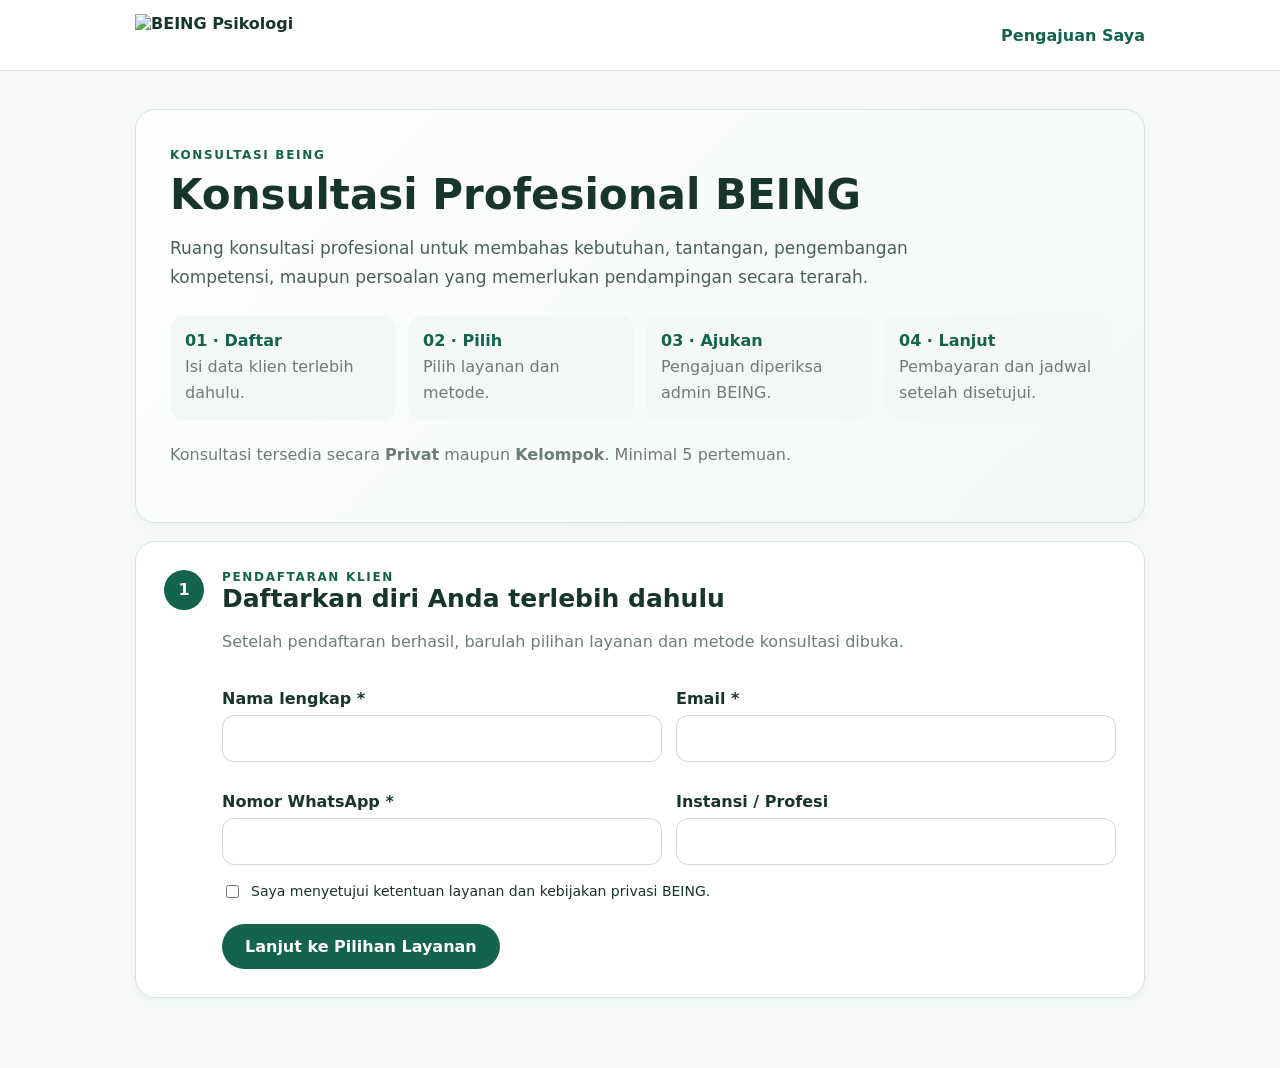
==== index.html @ 23d533dc "Add files via upload" ====
<!doctype html><html lang="id"><head><meta charset="utf-8"><meta name="viewport" content="width=device-width,initial-scale=1"><title>Konsultasi BEING Psikologi</title>
<style>
:root{--g:#14634d;--soft:#f3f7f5;--line:#d8e3de;--text:#18352c;--muted:#6d7c76}*{box-sizing:border-box}body{margin:0;background:#f7faf8;color:var(--text);font-family:system-ui,-apple-system,Segoe UI,Arial,sans-serif}.site-header{background:#fff;border-bottom:1px solid var(--line);position:sticky;top:0;z-index:5}.site-header-inner{max-width:1050px;margin:auto;padding:14px 20px;display:flex;justify-content:space-between;align-items:center}.brand{display:flex;align-items:center;text-decoration:none;color:var(--text);font-weight:800}.brand img{height:42px}.header-link{color:var(--g);text-decoration:none;font-weight:700}.wrap{max-width:1050px;margin:38px auto 70px;padding:0 20px}.card{background:#fff;border:1px solid var(--line);border-radius:20px;padding:28px;margin-bottom:18px;box-shadow:0 5px 20px #12372b0a}.hero{padding:38px 34px;background:linear-gradient(135deg,#fff,#f1f8f4)}.eyebrow,.kicker{font-size:12px;letter-spacing:.14em;font-weight:800;color:var(--g)}h1{font-size:42px;line-height:1.08;margin:10px 0 14px}h2{margin:0 0 7px;font-size:25px}.lead{font-size:17px;line-height:1.7;max-width:820px;color:#49605a}.process{display:grid;grid-template-columns:repeat(4,1fr);gap:12px;margin-top:24px}.process div{background:var(--soft);border-radius:14px;padding:15px}.process b{display:block;color:var(--g);margin-bottom:4px}.step{display:flex;gap:18px}.num{width:40px;height:40px;border-radius:50%;background:var(--g);color:#fff;display:grid;place-items:center;font-weight:800;flex:none}.body{flex:1}.grid{display:grid;grid-template-columns:1fr 1fr;gap:14px;margin-top:18px}.field{margin-top:16px}.field label{display:block;font-weight:700;margin-bottom:7px}input,textarea{width:100%;border:1px solid #cbd9d2;border-radius:12px;padding:13px 14px;font:inherit;color:var(--text);background:#fff}input:focus,textarea:focus{outline:2px solid #14634d22;border-color:var(--g)}textarea{min-height:110px;resize:vertical}.consent{display:flex;gap:9px;align-items:flex-start;margin-top:16px;font-size:14px;line-height:1.5}.consent input{width:auto;margin-top:4px}.service-grid{display:grid;grid-template-columns:1fr 1fr;gap:12px;margin-top:18px}.option,.method{border:1px solid var(--line);border-radius:15px;padding:16px;cursor:pointer;display:flex;gap:12px;align-items:flex-start}.option input,.method input{width:auto;margin-top:4px}.option.active,.method.active{border-color:var(--g);background:#f0f7f3}.option small{display:block;color:var(--muted);line-height:1.45;margin-top:4px}.methods{display:grid;grid-template-columns:1fr 1fr;gap:12px;margin-top:18px}.hidden{display:none!important}.actions{display:flex;gap:10px;flex-wrap:wrap;margin-top:22px}button{border:0;border-radius:999px;padding:13px 23px;font:inherit;font-weight:800;cursor:pointer}.primary{background:var(--g);color:#fff}.secondary{background:#fff;color:var(--g);border:1px solid var(--g)}button:disabled{opacity:.55;cursor:not-allowed}.summary{background:var(--soft);border-radius:15px;padding:18px;margin-top:18px;line-height:1.65}.summary-row{display:flex;justify-content:space-between;gap:20px;padding:8px 0;border-bottom:1px solid #dbe5df}.summary-row:last-child{border:0}.muted{color:var(--muted);line-height:1.6}.alert{padding:14px 16px;border-radius:13px;margin-top:16px;line-height:1.55}.ok{background:#edf8f2;color:#17613f}.error{background:#fff0f0;color:#a92828}@media(max-width:700px){h1{font-size:34px}.grid,.service-grid,.methods,.process{grid-template-columns:1fr}.card{padding:22px}.hero{padding:28px 22px}.summary-row{display:block}}
</style></head><body>
<header class="site-header"><div class="site-header-inner"><a class="brand" href="index.html"><img src="assets/logo-being.png" alt="BEING Psikologi"></a><a class="header-link" href="dashboard.html">Pengajuan Saya</a></div></header>
<main class="wrap">
<section class="card hero"><div class="eyebrow">KONSULTASI BEING</div><h1>Konsultasi Profesional BEING</h1><p class="lead">Ruang konsultasi profesional untuk membahas kebutuhan, tantangan, pengembangan kompetensi, maupun persoalan yang memerlukan pendampingan secara terarah.</p><div class="process"><div><b>01 · Daftar</b><span class="muted">Isi data klien terlebih dahulu.</span></div><div><b>02 · Pilih</b><span class="muted">Pilih layanan dan metode.</span></div><div><b>03 · Ajukan</b><span class="muted">Pengajuan diperiksa admin BEING.</span></div><div><b>04 · Lanjut</b><span class="muted">Pembayaran dan jadwal setelah disetujui.</span></div></div><p class="muted" style="margin-top:22px">Konsultasi tersedia secara <strong>Privat</strong> maupun <strong>Kelompok</strong>. Minimal 5 pertemuan.</p></section>
<form id="consultForm" novalidate>
<section class="card" id="clientStep"><div class="step"><div class="num">1</div><div class="body"><div class="kicker">PENDAFTARAN KLIEN</div><h2>Daftarkan diri Anda terlebih dahulu</h2><p class="muted">Setelah pendaftaran berhasil, barulah pilihan layanan dan metode konsultasi dibuka.</p><div class="grid"><div class="field"><label for="nama">Nama lengkap *</label><input id="nama" autocomplete="name" required></div><div class="field"><label for="email">Email *</label><input id="email" type="email" autocomplete="email" required></div><div class="field"><label for="wa">Nomor WhatsApp *</label><input id="wa" autocomplete="tel" required></div><div class="field"><label for="instansi">Instansi / Profesi</label><input id="instansi" autocomplete="organization"></div></div><label class="consent"><input id="consent" type="checkbox" required><span>Saya menyetujui ketentuan layanan dan kebijakan privasi BEING.</span></label><div id="clientMessage"></div><div class="actions"><button type="button" class="primary" id="registerBtn">Lanjut ke Pilihan Layanan</button></div></div></div></section>
<section class="card hidden" id="selectionStep"><div class="step"><div class="num">2</div><div class="body"><div class="kicker">PILIHAN KONSULTASI</div><h2>Pilih layanan dan metode konsultasi</h2><p class="muted">Anda dapat memilih satu atau beberapa layanan.</p><div id="services" class="service-grid"></div><h3 style="margin-top:28px">Metode konsultasi</h3><div class="methods"><label class="method"><input type="radio" name="method" value="PRIVATE"><span><strong>Privat</strong><small>Konsultasi individual. Minimal 5 pertemuan.</small></span></label><label class="method"><input type="radio" name="method" value="KELOMPOK"><span><strong>Kelompok</strong><small>Maksimal 9 peserta. Minimal 5 pertemuan.</small></span></label></div><div class="field hidden" id="groupCountWrap"><label for="jumlahPeserta">Jumlah peserta kelompok</label><input id="jumlahPeserta" type="number" min="2" max="9" value="2"></div><div class="field"><label for="catatan">Catatan / kebutuhan tambahan</label><textarea id="catatan" placeholder="Sampaikan hal yang perlu diketahui admin BEING..."></textarea></div><div id="summary" class="summary">Lengkapi pilihan layanan dan metode untuk melihat ringkasan.</div><div id="submitMessage"></div><div class="actions"><button type="submit" class="primary" id="submitBtn">Kirim Pengajuan Konsultasi</button><button type="button" class="secondary" id="backBtn">Kembali ke Data Klien</button></div></div></div></section>
</form></main>
<script>
const API='https://script.google.com/macros/s/AKfycbwHc34ZcYftGdeEYZEBTXmBWVr-9IrDmgSz8B17jIRDcBIjL8gxMIQPfvIUyOzpGuMyYg/exec';
const SERVICES=[['KLINIS','Layanan Klinis','Penerapan modalitas terapi spesifik, Motivational Interviewing, CBT untuk adiksi, 12-Step, manajemen kasus komorbiditas, dan area klinis terkait.'],['ETIKA','Dilema etika, aspek hukum, dan batasan profesional (boundaries)','Pembahasan etika, aspek hukum, batas profesional, dan pengambilan keputusan profesional.'],['ASESMEN','Pengembangan keterampilan asesmen dan alat tes baru','Pengembangan kompetensi asesmen dan penggunaan alat tes baru.'],['COUNTER','Pengelolaan emosi pribadi akibat paparan cerita klien (countertransference)','Ruang pengelolaan emosi pribadi dan refleksi profesional akibat paparan cerita klien.'],['ADMIN','Administrasi klinis (penulisan rekam medis, laporan, atau rujukan)','Penulisan rekam medis, laporan, atau rujukan.'],['REHAB','Tata kelola Rehabilitasi sesuai standart','Pembahasan tata kelola rehabilitasi sesuai standar.'],['KARIR','Tata kelola Karir (menuju kompetensi)','Pendampingan tata kelola karir menuju kompetensi.']];
const $=id=>document.getElementById(id), esc=v=>String(v??'').replace(/[&<>"']/g,c=>({'&':'&amp;','<':'&lt;','>':'&gt;','"':'&quot;',"'":'&#039;'}[c]));
let clientId='';
function renderServices(){$('services').innerHTML=SERVICES.map(s=>`<label class="option"><input type="checkbox" name="service" value="${s[0]}"><span><strong>${esc(s[1])}</strong><small>${esc(s[2])}</small></span></label>`).join('');document.querySelectorAll('input[name=service]').forEach(x=>x.onchange=()=>{x.closest('.option').classList.toggle('active',x.checked);summary()})}
function selected(){return [...document.querySelectorAll('input[name=service]:checked')].map(x=>SERVICES.find(s=>s[0]===x.value)).filter(Boolean)}
function method(){return document.querySelector('input[name=method]:checked')?.value||''}
function summary(){$('summary').innerHTML=`<div class="summary-row"><strong>Klien</strong><span>${esc($('nama').value||'-')}</span></div><div class="summary-row"><strong>Email</strong><span>${esc($('email').value||'-')}</span></div><div class="summary-row"><strong>Layanan</strong><span>${selected().length?selected().map(s=>esc(s[1])).join('<br>'):'Belum dipilih'}</span></div><div class="summary-row"><strong>Metode</strong><span>${method()==='PRIVATE'?'Privat':method()==='KELOMPOK'?'Kelompok':'Belum dipilih'}</span></div>`}
async function post(action,payload){const r=await fetch(API,{method:'POST',headers:{'Content-Type':'text/plain;charset=utf-8'},body:JSON.stringify({action,payload})});return r.json()}
$('registerBtn').onclick=async()=>{let n=$('nama').value.trim(),e=$('email').value.trim(),w=$('wa').value.trim(),i=$('instansi').value.trim();$('clientMessage').innerHTML='';if(!n||!e||!w)return $('clientMessage').innerHTML='<div class="alert error">Nama, email, dan WhatsApp wajib diisi.</div>';if(!$('consent').checked)return $('clientMessage').innerHTML='<div class="alert error">Persetujuan layanan dan privasi wajib dicentang.</div>';let b=$('registerBtn');b.disabled=true;b.textContent='Mendaftarkan...';try{let j=await post('client.register',{nama:n,email:e,wa:w,instansi:i});if(!j.ok)throw Error(j.message||'Pendaftaran gagal');clientId=j.client.clientId;sessionStorage.setItem('being_consult_client',JSON.stringify(j.client));$('clientMessage').innerHTML='<div class="alert ok"><strong>Pendaftaran klien berhasil.</strong> Silakan pilih layanan dan metode konsultasi.</div>';$('selectionStep').classList.remove('hidden');renderServices();summary();$('selectionStep').scrollIntoView({behavior:'smooth'})}catch(x){$('clientMessage').innerHTML='<div class="alert error">'+esc(x.message)+'</div>';b.disabled=false;b.textContent='Lanjut ke Pilihan Layanan'}};
document.querySelectorAll('input[name=method]').forEach(x=>x.onchange=()=>{document.querySelectorAll('.method').forEach(m=>m.classList.remove('active'));x.closest('.method').classList.add('active');$('groupCountWrap').classList.toggle('hidden',x.value!=='KELOMPOK');summary()});
$('jumlahPeserta').oninput=summary;$('catatan').oninput=summary;
$('backBtn').onclick=()=>{$('selectionStep').classList.add('hidden');$('clientStep').scrollIntoView({behavior:'smooth'})};
$('consultForm').onsubmit=async ev=>{ev.preventDefault();$('submitMessage').innerHTML='';let ss=selected(),m=method(),p=m==='KELOMPOK'?Number($('jumlahPeserta').value):1;if(!clientId)return $('submitMessage').innerHTML='<div class="alert error">Pendaftaran klien belum selesai.</div>';if(!ss.length)return $('submitMessage').innerHTML='<div class="alert error">Pilih minimal satu layanan.</div>';if(!m)return $('submitMessage').innerHTML='<div class="alert error">Pilih metode konsultasi.</div>';if(m==='KELOMPOK'&&(p<2||p>9))return $('submitMessage').innerHTML='<div class="alert error">Jumlah peserta kelompok harus 2–9 orang.</div>';let b=$('submitBtn');b.disabled=true;b.textContent='Mengirim...';try{let j=await post('consultation.submit',{clientId,serviceIds:ss.map(s=>s[0]),method:m,jumlahPeserta:p,catatan:$('catatan').value.trim()});if(!j.ok)throw Error(j.message||'Pengajuan gagal');sessionStorage.setItem('being_last_consultation',JSON.stringify(j));$('submitMessage').innerHTML='<div class="alert ok"><strong>Pengajuan berhasil dikirim.</strong><br>ID Pengajuan: <b>'+esc(j.konsultasiId)+'</b><br>Silakan menunggu pemeriksaan admin BEING. Pembayaran belum dilakukan pada tahap ini.</div>';b.textContent='Pengajuan Terkirim'}catch(x){$('submitMessage').innerHTML='<div class="alert error">'+esc(x.message)+'</div>';b.disabled=false;b.textContent='Kirim Pengajuan Konsultasi'}};
</script></body></html>
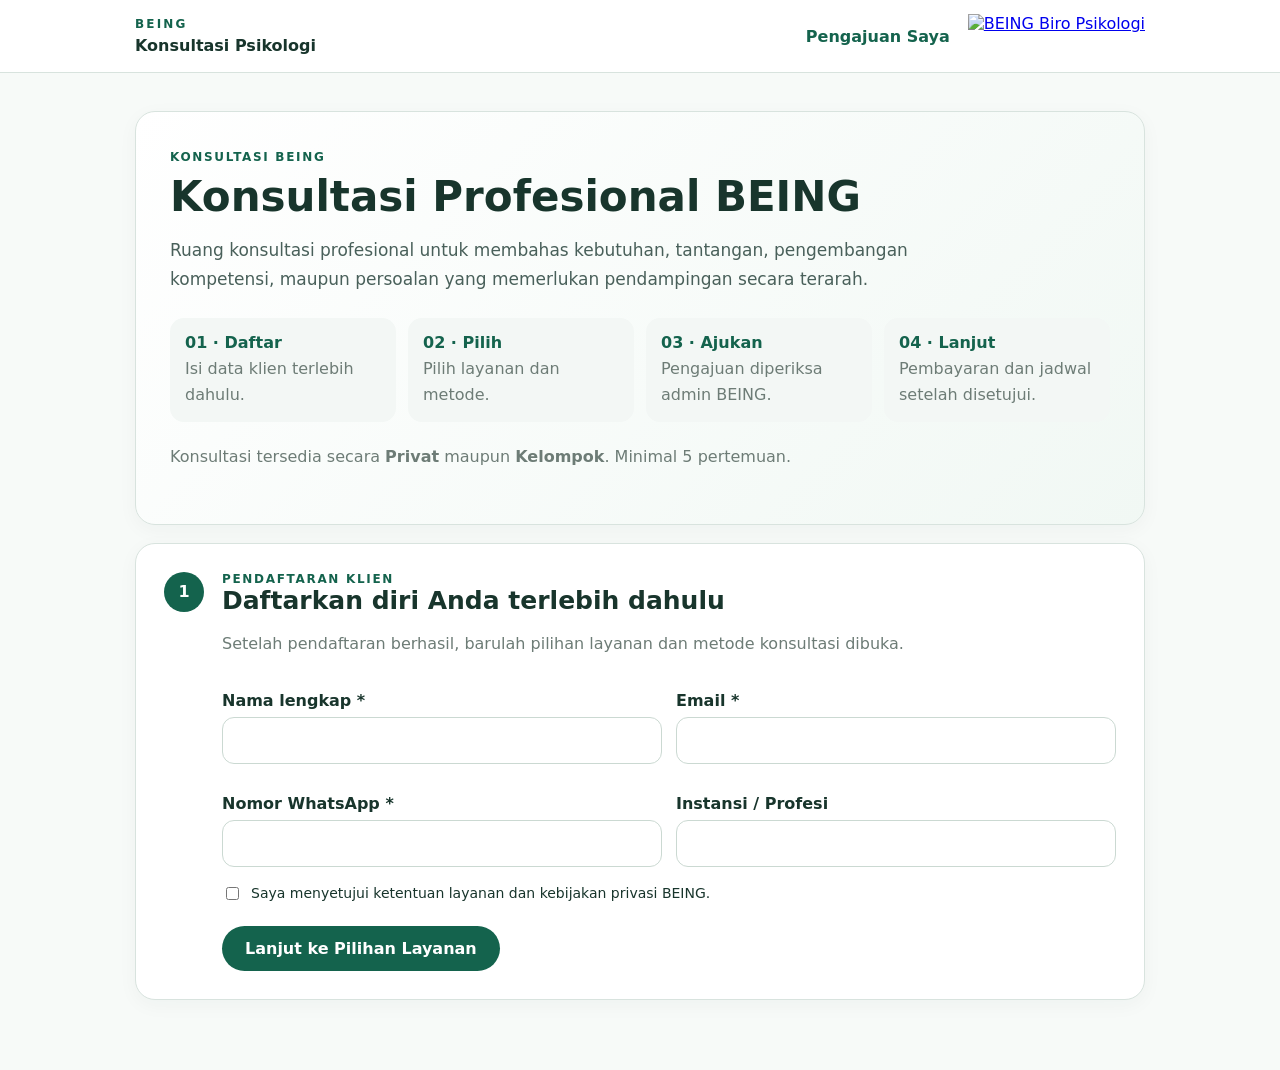
==== commit 2d9d325f: "Add files via upload" ====
--- a/index.html
+++ b/index.html
@@ -1,8 +1,8 @@
 <!doctype html><html lang="id"><head><meta charset="utf-8"><meta name="viewport" content="width=device-width,initial-scale=1"><title>Konsultasi BEING Psikologi</title>
 <style>
-:root{--g:#14634d;--soft:#f3f7f5;--line:#d8e3de;--text:#18352c;--muted:#6d7c76}*{box-sizing:border-box}body{margin:0;background:#f7faf8;color:var(--text);font-family:system-ui,-apple-system,Segoe UI,Arial,sans-serif}.site-header{background:#fff;border-bottom:1px solid var(--line);position:sticky;top:0;z-index:5}.site-header-inner{max-width:1050px;margin:auto;padding:14px 20px;display:flex;justify-content:space-between;align-items:center}.brand{display:flex;align-items:center;text-decoration:none;color:var(--text);font-weight:800}.brand img{height:42px}.header-link{color:var(--g);text-decoration:none;font-weight:700}.wrap{max-width:1050px;margin:38px auto 70px;padding:0 20px}.card{background:#fff;border:1px solid var(--line);border-radius:20px;padding:28px;margin-bottom:18px;box-shadow:0 5px 20px #12372b0a}.hero{padding:38px 34px;background:linear-gradient(135deg,#fff,#f1f8f4)}.eyebrow,.kicker{font-size:12px;letter-spacing:.14em;font-weight:800;color:var(--g)}h1{font-size:42px;line-height:1.08;margin:10px 0 14px}h2{margin:0 0 7px;font-size:25px}.lead{font-size:17px;line-height:1.7;max-width:820px;color:#49605a}.process{display:grid;grid-template-columns:repeat(4,1fr);gap:12px;margin-top:24px}.process div{background:var(--soft);border-radius:14px;padding:15px}.process b{display:block;color:var(--g);margin-bottom:4px}.step{display:flex;gap:18px}.num{width:40px;height:40px;border-radius:50%;background:var(--g);color:#fff;display:grid;place-items:center;font-weight:800;flex:none}.body{flex:1}.grid{display:grid;grid-template-columns:1fr 1fr;gap:14px;margin-top:18px}.field{margin-top:16px}.field label{display:block;font-weight:700;margin-bottom:7px}input,textarea{width:100%;border:1px solid #cbd9d2;border-radius:12px;padding:13px 14px;font:inherit;color:var(--text);background:#fff}input:focus,textarea:focus{outline:2px solid #14634d22;border-color:var(--g)}textarea{min-height:110px;resize:vertical}.consent{display:flex;gap:9px;align-items:flex-start;margin-top:16px;font-size:14px;line-height:1.5}.consent input{width:auto;margin-top:4px}.service-grid{display:grid;grid-template-columns:1fr 1fr;gap:12px;margin-top:18px}.option,.method{border:1px solid var(--line);border-radius:15px;padding:16px;cursor:pointer;display:flex;gap:12px;align-items:flex-start}.option input,.method input{width:auto;margin-top:4px}.option.active,.method.active{border-color:var(--g);background:#f0f7f3}.option small{display:block;color:var(--muted);line-height:1.45;margin-top:4px}.methods{display:grid;grid-template-columns:1fr 1fr;gap:12px;margin-top:18px}.hidden{display:none!important}.actions{display:flex;gap:10px;flex-wrap:wrap;margin-top:22px}button{border:0;border-radius:999px;padding:13px 23px;font:inherit;font-weight:800;cursor:pointer}.primary{background:var(--g);color:#fff}.secondary{background:#fff;color:var(--g);border:1px solid var(--g)}button:disabled{opacity:.55;cursor:not-allowed}.summary{background:var(--soft);border-radius:15px;padding:18px;margin-top:18px;line-height:1.65}.summary-row{display:flex;justify-content:space-between;gap:20px;padding:8px 0;border-bottom:1px solid #dbe5df}.summary-row:last-child{border:0}.muted{color:var(--muted);line-height:1.6}.alert{padding:14px 16px;border-radius:13px;margin-top:16px;line-height:1.55}.ok{background:#edf8f2;color:#17613f}.error{background:#fff0f0;color:#a92828}@media(max-width:700px){h1{font-size:34px}.grid,.service-grid,.methods,.process{grid-template-columns:1fr}.card{padding:22px}.hero{padding:28px 22px}.summary-row{display:block}}
+:root{--g:#14634d;--soft:#f3f7f5;--line:#d8e3de;--text:#18352c;--muted:#6d7c76}*{box-sizing:border-box}body{margin:0;background:#f7faf8;color:var(--text);font-family:system-ui,-apple-system,Segoe UI,Arial,sans-serif}.site-header{background:#fff;border-bottom:1px solid var(--line);position:sticky;top:0;z-index:5}.site-header-inner{max-width:1050px;margin:auto;padding:14px 20px;display:flex;justify-content:space-between;align-items:center}.brand-text{display:flex;align-items:flex-start;gap:8px;flex-direction:column;text-decoration:none;color:var(--text);font-weight:800;line-height:1}.brand-kicker{font-size:12px;letter-spacing:.18em;color:var(--g)}.header-right{display:flex;align-items:center;gap:18px}.brand-logo{display:flex;align-items:center}.brand-logo img{height:44px;width:auto;display:block}.header-link{color:var(--g);text-decoration:none;font-weight:700}.wrap{max-width:1050px;margin:38px auto 70px;padding:0 20px}.card{background:#fff;border:1px solid var(--line);border-radius:20px;padding:28px;margin-bottom:18px;box-shadow:0 5px 20px #12372b0a}.hero{padding:38px 34px;background:linear-gradient(135deg,#fff,#f1f8f4)}.eyebrow,.kicker{font-size:12px;letter-spacing:.14em;font-weight:800;color:var(--g)}h1{font-size:42px;line-height:1.08;margin:10px 0 14px}h2{margin:0 0 7px;font-size:25px}.lead{font-size:17px;line-height:1.7;max-width:820px;color:#49605a}.process{display:grid;grid-template-columns:repeat(4,1fr);gap:12px;margin-top:24px}.process div{background:var(--soft);border-radius:14px;padding:15px}.process b{display:block;color:var(--g);margin-bottom:4px}.step{display:flex;gap:18px}.num{width:40px;height:40px;border-radius:50%;background:var(--g);color:#fff;display:grid;place-items:center;font-weight:800;flex:none}.body{flex:1}.grid{display:grid;grid-template-columns:1fr 1fr;gap:14px;margin-top:18px}.field{margin-top:16px}.field label{display:block;font-weight:700;margin-bottom:7px}input,textarea{width:100%;border:1px solid #cbd9d2;border-radius:12px;padding:13px 14px;font:inherit;color:var(--text);background:#fff}input:focus,textarea:focus{outline:2px solid #14634d22;border-color:var(--g)}textarea{min-height:110px;resize:vertical}.consent{display:flex;gap:9px;align-items:flex-start;margin-top:16px;font-size:14px;line-height:1.5}.consent input{width:auto;margin-top:4px}.service-grid{display:grid;grid-template-columns:1fr 1fr;gap:12px;margin-top:18px}.option,.method{border:1px solid var(--line);border-radius:15px;padding:16px;cursor:pointer;display:flex;gap:12px;align-items:flex-start}.option input,.method input{width:auto;margin-top:4px}.option.active,.method.active{border-color:var(--g);background:#f0f7f3}.option small{display:block;color:var(--muted);line-height:1.45;margin-top:4px}.methods{display:grid;grid-template-columns:1fr 1fr;gap:12px;margin-top:18px}.hidden{display:none!important}.actions{display:flex;gap:10px;flex-wrap:wrap;margin-top:22px}button{border:0;border-radius:999px;padding:13px 23px;font:inherit;font-weight:800;cursor:pointer}.primary{background:var(--g);color:#fff}.secondary{background:#fff;color:var(--g);border:1px solid var(--g)}button:disabled{opacity:.55;cursor:not-allowed}.summary{background:var(--soft);border-radius:15px;padding:18px;margin-top:18px;line-height:1.65}.summary-row{display:flex;justify-content:space-between;gap:20px;padding:8px 0;border-bottom:1px solid #dbe5df}.summary-row:last-child{border:0}.muted{color:var(--muted);line-height:1.6}.alert{padding:14px 16px;border-radius:13px;margin-top:16px;line-height:1.55}.ok{background:#edf8f2;color:#17613f}.error{background:#fff0f0;color:#a92828}@media(max-width:700px){.site-header-inner{padding:12px 16px}.header-right{gap:10px}.header-link{font-size:13px}.brand-logo img{height:38px}h1{font-size:34px}.grid,.service-grid,.methods,.process{grid-template-columns:1fr}.card{padding:22px}.hero{padding:28px 22px}.summary-row{display:block}}
 </style></head><body>
-<header class="site-header"><div class="site-header-inner"><a class="brand" href="index.html"><img src="assets/logo-being.png" alt="BEING Psikologi"></a><a class="header-link" href="dashboard.html">Pengajuan Saya</a></div></header>
+<header class="site-header"><div class="site-header-inner"><a class="brand-text" href="index.html"><span class="brand-kicker">BEING</span><span>Konsultasi Psikologi</span></a><div class="header-right"><a class="header-link" href="dashboard.html">Pengajuan Saya</a><a class="brand-logo" href="https://beingpsikologi.com/" target="_blank" rel="noopener"><img src="https://beingpsikologi.com/assets/being-logo.png" alt="BEING Biro Psikologi"></a></div></div></header>
 <main class="wrap">
 <section class="card hero"><div class="eyebrow">KONSULTASI BEING</div><h1>Konsultasi Profesional BEING</h1><p class="lead">Ruang konsultasi profesional untuk membahas kebutuhan, tantangan, pengembangan kompetensi, maupun persoalan yang memerlukan pendampingan secara terarah.</p><div class="process"><div><b>01 · Daftar</b><span class="muted">Isi data klien terlebih dahulu.</span></div><div><b>02 · Pilih</b><span class="muted">Pilih layanan dan metode.</span></div><div><b>03 · Ajukan</b><span class="muted">Pengajuan diperiksa admin BEING.</span></div><div><b>04 · Lanjut</b><span class="muted">Pembayaran dan jadwal setelah disetujui.</span></div></div><p class="muted" style="margin-top:22px">Konsultasi tersedia secara <strong>Privat</strong> maupun <strong>Kelompok</strong>. Minimal 5 pertemuan.</p></section>
 <form id="consultForm" novalidate>
@@ -18,10 +18,132 @@
 function selected(){return [...document.querySelectorAll('input[name=service]:checked')].map(x=>SERVICES.find(s=>s[0]===x.value)).filter(Boolean)}
 function method(){return document.querySelector('input[name=method]:checked')?.value||''}
 function summary(){$('summary').innerHTML=`<div class="summary-row"><strong>Klien</strong><span>${esc($('nama').value||'-')}</span></div><div class="summary-row"><strong>Email</strong><span>${esc($('email').value||'-')}</span></div><div class="summary-row"><strong>Layanan</strong><span>${selected().length?selected().map(s=>esc(s[1])).join('<br>'):'Belum dipilih'}</span></div><div class="summary-row"><strong>Metode</strong><span>${method()==='PRIVATE'?'Privat':method()==='KELOMPOK'?'Kelompok':'Belum dipilih'}</span></div>`}
-async function post(action,payload){const r=await fetch(API,{method:'POST',headers:{'Content-Type':'text/plain;charset=utf-8'},body:JSON.stringify({action,payload})});return r.json()}
-$('registerBtn').onclick=async()=>{let n=$('nama').value.trim(),e=$('email').value.trim(),w=$('wa').value.trim(),i=$('instansi').value.trim();$('clientMessage').innerHTML='';if(!n||!e||!w)return $('clientMessage').innerHTML='<div class="alert error">Nama, email, dan WhatsApp wajib diisi.</div>';if(!$('consent').checked)return $('clientMessage').innerHTML='<div class="alert error">Persetujuan layanan dan privasi wajib dicentang.</div>';let b=$('registerBtn');b.disabled=true;b.textContent='Mendaftarkan...';try{let j=await post('client.register',{nama:n,email:e,wa:w,instansi:i});if(!j.ok)throw Error(j.message||'Pendaftaran gagal');clientId=j.client.clientId;sessionStorage.setItem('being_consult_client',JSON.stringify(j.client));$('clientMessage').innerHTML='<div class="alert ok"><strong>Pendaftaran klien berhasil.</strong> Silakan pilih layanan dan metode konsultasi.</div>';$('selectionStep').classList.remove('hidden');renderServices();summary();$('selectionStep').scrollIntoView({behavior:'smooth'})}catch(x){$('clientMessage').innerHTML='<div class="alert error">'+esc(x.message)+'</div>';b.disabled=false;b.textContent='Lanjut ke Pilihan Layanan'}};
+async function post(action,payload){
+  const r=await fetch(API,{
+    method:'POST',
+    headers:{'Content-Type':'text/plain;charset=utf-8'},
+    body:JSON.stringify({action,payload})
+  });
+  const text=await r.text();
+  let j;
+  try{j=JSON.parse(text)}
+  catch(_){throw new Error('Respons server tidak valid. Silakan coba lagi.')}
+  return j;
+}
+let registrationSubmitting=false;
+$('registerBtn').onclick=async()=>{
+ if(registrationSubmitting) return;
+ registrationSubmitting=true;
+ let n=$('nama').value.trim(),e=$('email').value.trim(),w=$('wa').value.trim(),i=$('instansi').value.trim();$('clientMessage').innerHTML='';if(!n||!e||!w){registrationSubmitting=false;return $('clientMessage').innerHTML='<div class="alert error">Nama, email, dan WhatsApp wajib diisi.</div>';}if(!$('consent').checked){registrationSubmitting=false;return $('clientMessage').innerHTML='<div class="alert error">Persetujuan layanan dan privasi wajib dicentang.</div>';}let b=$('registerBtn');b.disabled=true;b.textContent='Mendaftarkan...';try{let j=await post('client.register',{nama:n,email:e,wa:w,instansi:i});if(!j.ok)throw Error(j.message||'Pendaftaran gagal');clientId=j.client.clientId;sessionStorage.setItem('being_consult_client',JSON.stringify(j.client));$('clientMessage').innerHTML='<div class="alert ok"><strong>Pendaftaran klien berhasil.</strong> Silakan pilih layanan dan metode konsultasi.</div>';$('selectionStep').classList.remove('hidden');renderServices();summary();$('selectionStep').scrollIntoView({behavior:'smooth'})}catch(x){registrationSubmitting=false;$('clientMessage').innerHTML='<div class="alert error">'+esc(x.message)+'</div>';b.disabled=false;b.textContent='Lanjut ke Pilihan Layanan'}};
 document.querySelectorAll('input[name=method]').forEach(x=>x.onchange=()=>{document.querySelectorAll('.method').forEach(m=>m.classList.remove('active'));x.closest('.method').classList.add('active');$('groupCountWrap').classList.toggle('hidden',x.value!=='KELOMPOK');summary()});
 $('jumlahPeserta').oninput=summary;$('catatan').oninput=summary;
 $('backBtn').onclick=()=>{$('selectionStep').classList.add('hidden');$('clientStep').scrollIntoView({behavior:'smooth'})};
-$('consultForm').onsubmit=async ev=>{ev.preventDefault();$('submitMessage').innerHTML='';let ss=selected(),m=method(),p=m==='KELOMPOK'?Number($('jumlahPeserta').value):1;if(!clientId)return $('submitMessage').innerHTML='<div class="alert error">Pendaftaran klien belum selesai.</div>';if(!ss.length)return $('submitMessage').innerHTML='<div class="alert error">Pilih minimal satu layanan.</div>';if(!m)return $('submitMessage').innerHTML='<div class="alert error">Pilih metode konsultasi.</div>';if(m==='KELOMPOK'&&(p<2||p>9))return $('submitMessage').innerHTML='<div class="alert error">Jumlah peserta kelompok harus 2–9 orang.</div>';let b=$('submitBtn');b.disabled=true;b.textContent='Mengirim...';try{let j=await post('consultation.submit',{clientId,serviceIds:ss.map(s=>s[0]),method:m,jumlahPeserta:p,catatan:$('catatan').value.trim()});if(!j.ok)throw Error(j.message||'Pengajuan gagal');sessionStorage.setItem('being_last_consultation',JSON.stringify(j));$('submitMessage').innerHTML='<div class="alert ok"><strong>Pengajuan berhasil dikirim.</strong><br>ID Pengajuan: <b>'+esc(j.konsultasiId)+'</b><br>Silakan menunggu pemeriksaan admin BEING. Pembayaran belum dilakukan pada tahap ini.</div>';b.textContent='Pengajuan Terkirim'}catch(x){$('submitMessage').innerHTML='<div class="alert error">'+esc(x.message)+'</div>';b.disabled=false;b.textContent='Kirim Pengajuan Konsultasi'}};
+// ============================================================
+ // SUBMIT KONSULTASI — ANTI DOUBLE SUBMIT
+ // ============================================================
+ let consultationSubmitting=false;
+ let consultationRequestId='';
+
+ function makeRequestId(){
+   if(window.crypto && typeof window.crypto.randomUUID==='function'){
+     return window.crypto.randomUUID();
+   }
+   return 'REQ-'+Date.now()+'-'+Math.random().toString(36).slice(2)+Math.random().toString(36).slice(2);
+ }
+
+ $('consultForm').addEventListener('submit',async ev=>{
+   ev.preventDefault();
+
+   if(consultationSubmitting) return;
+   consultationSubmitting=true;
+
+   const b=$('submitBtn');
+   const form=$('consultForm');
+   $('submitMessage').innerHTML='';
+
+   const ss=selected();
+   const m=method();
+   const p=m==='KELOMPOK'?Number($('jumlahPeserta').value):1;
+
+   if(!clientId){
+     consultationSubmitting=false;
+     $('submitMessage').innerHTML='<div class="alert error">Pendaftaran klien belum selesai.</div>';
+     return;
+   }
+   if(!ss.length){
+     consultationSubmitting=false;
+     $('submitMessage').innerHTML='<div class="alert error">Pilih minimal satu layanan.</div>';
+     return;
+   }
+   if(!m){
+     consultationSubmitting=false;
+     $('submitMessage').innerHTML='<div class="alert error">Pilih metode konsultasi.</div>';
+     return;
+   }
+   if(m==='KELOMPOK'&&(p<2||p>9)){
+     consultationSubmitting=false;
+     $('submitMessage').innerHTML='<div class="alert error">Jumlah peserta kelompok harus 2–9 orang.</div>';
+     return;
+   }
+
+   // Request ID dibuat sekali untuk satu proses submit.
+   // Backend dapat memakainya sebagai idempotency key.
+   if(!consultationRequestId) consultationRequestId=makeRequestId();
+
+   // Kunci tombol + field SEBELUM request dikirim.
+   b.disabled=true;
+   b.textContent='Mengirim...';
+   form.querySelectorAll('input,textarea,button').forEach(el=>{
+     if(el!==b) el.disabled=true;
+   });
+
+   const payload={
+     requestId:consultationRequestId,
+     idempotencyKey:consultationRequestId,
+     clientId:clientId,
+     serviceIds:ss.map(s=>s[0]),
+     serviceNames:ss.map(s=>s[1]),
+     services:ss.map(s=>({id:s[0],name:s[1]})),
+     method:m,
+     jumlahPeserta:p,
+     catatan:$('catatan').value.trim()
+   };
+
+   try{
+     const j=await post('consultation.submit',payload);
+
+     if(!j.ok) throw new Error(j.message||'Pengajuan gagal');
+
+     sessionStorage.setItem('being_last_consultation',JSON.stringify(j));
+
+     const dashUrl = j.dashboardUrl ||
+       'dashboard.html?contactId='+encodeURIComponent(j.contactId||clientId)+
+       '&konsultasiId='+encodeURIComponent(j.konsultasiId||'');
+
+     $('submitMessage').innerHTML=
+       '<div class="alert ok">'+
+       '<strong>Pengajuan berhasil dikirim.</strong><br>'+
+       'ID Pengajuan: <b>'+esc(j.konsultasiId||'-')+'</b><br>'+
+       'Silakan menunggu pemeriksaan admin BEING. Pembayaran belum dilakukan pada tahap ini.'+
+       '<div class="actions"><a class="btn primary" href="'+esc(dashUrl)+'">Buka Pengajuan Saya</a></div>'+
+       '</div>';
+
+     // Tetap terkunci setelah berhasil.
+     b.textContent='Pengajuan Terkirim';
+
+   }catch(x){
+     // Hanya buka kembali jika request gagal.
+     consultationSubmitting=false;
+     form.querySelectorAll('input,textarea,button').forEach(el=>{
+       if(el!==b) el.disabled=false;
+     });
+     b.disabled=false;
+     b.textContent='Kirim Pengajuan Konsultasi';
+
+     $('submitMessage').innerHTML=
+       '<div class="alert error">'+
+       esc(x.message||'Pengajuan gagal dikirim.')+
+       '</div>';
+   }
+ });
 </script></body></html>
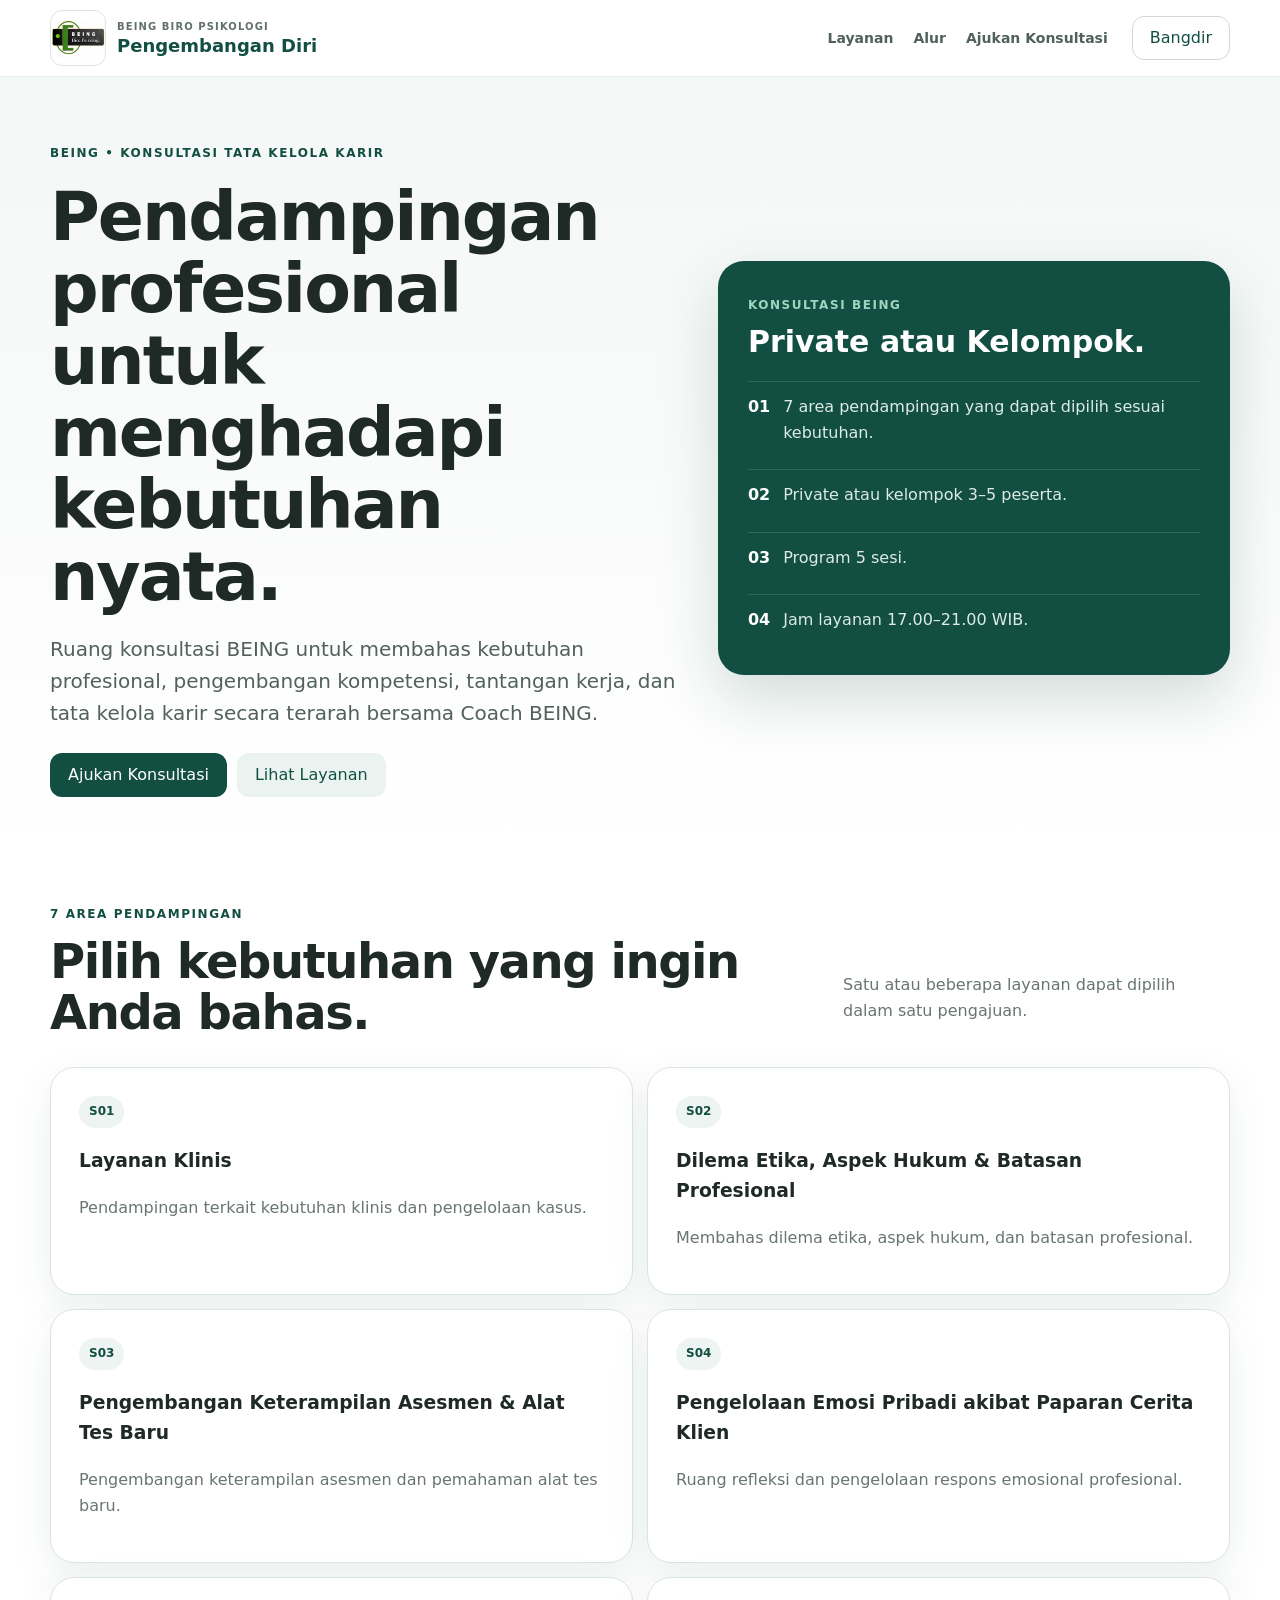
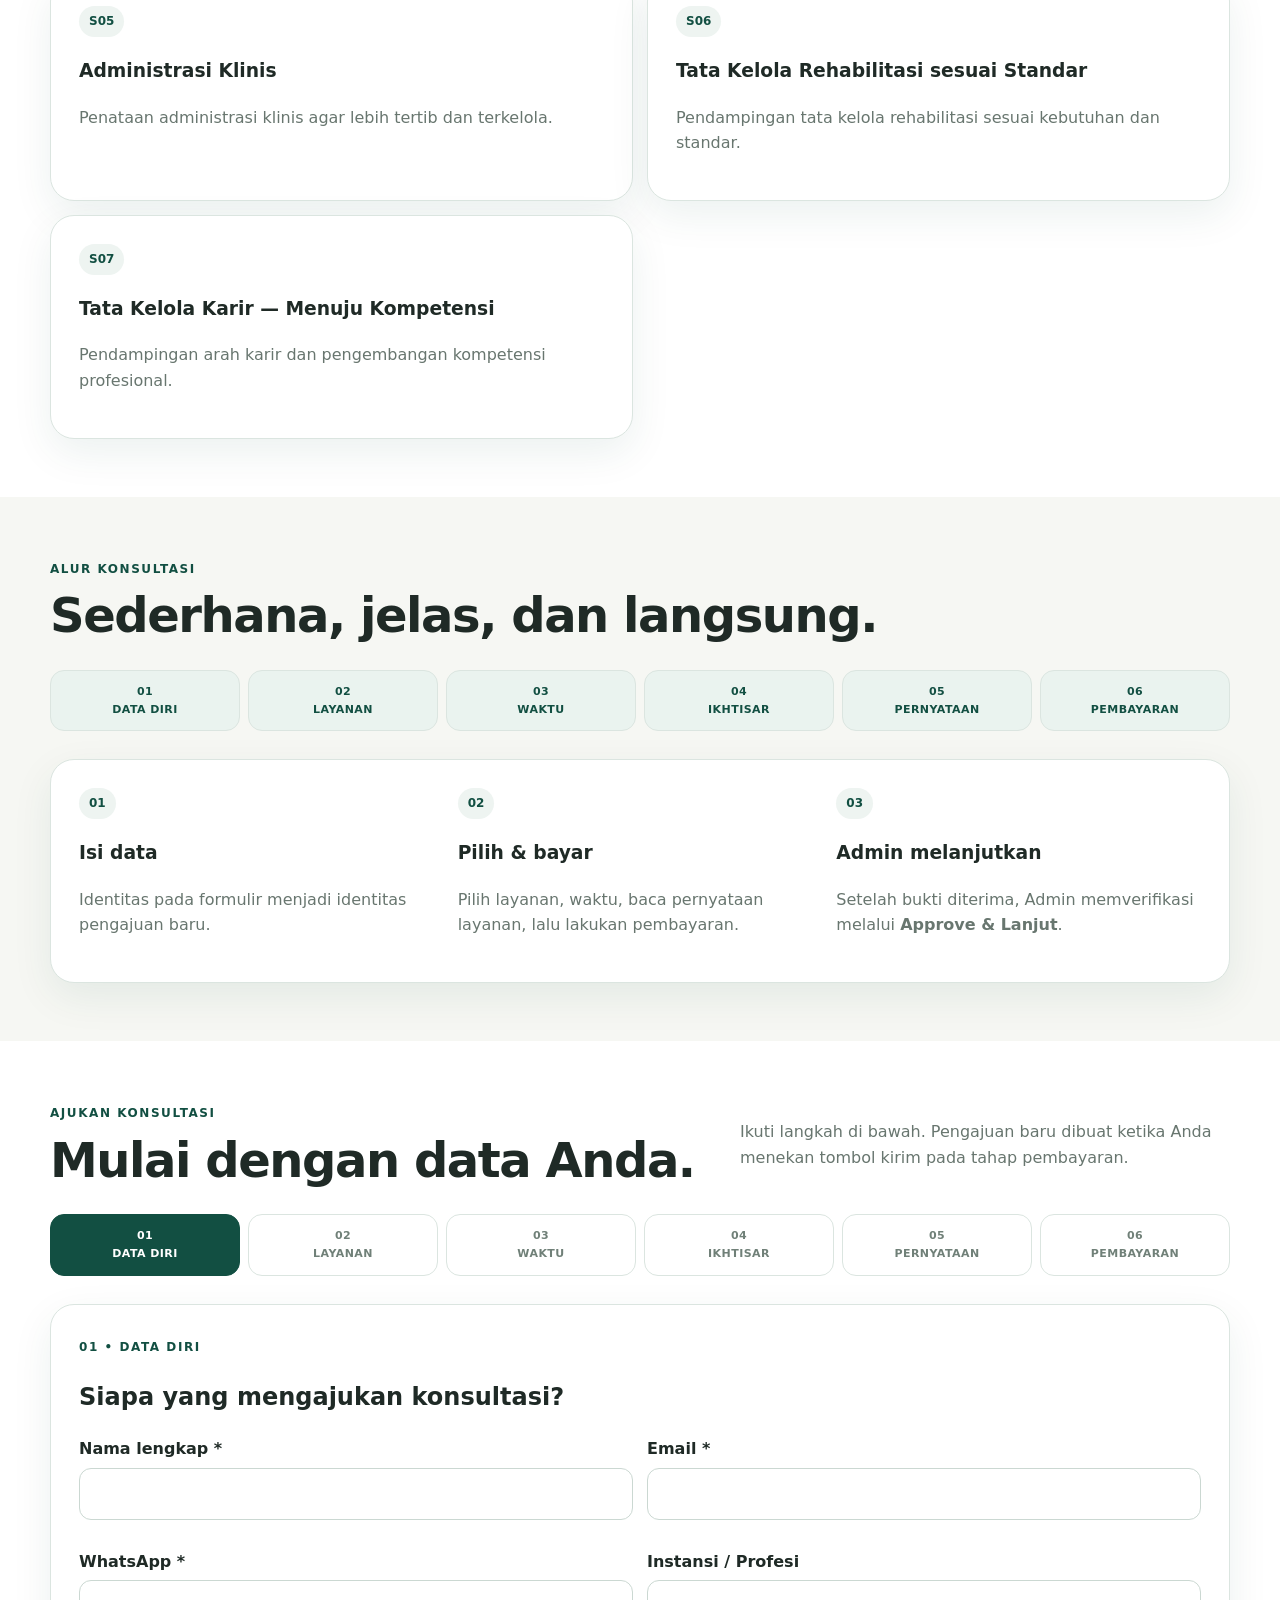
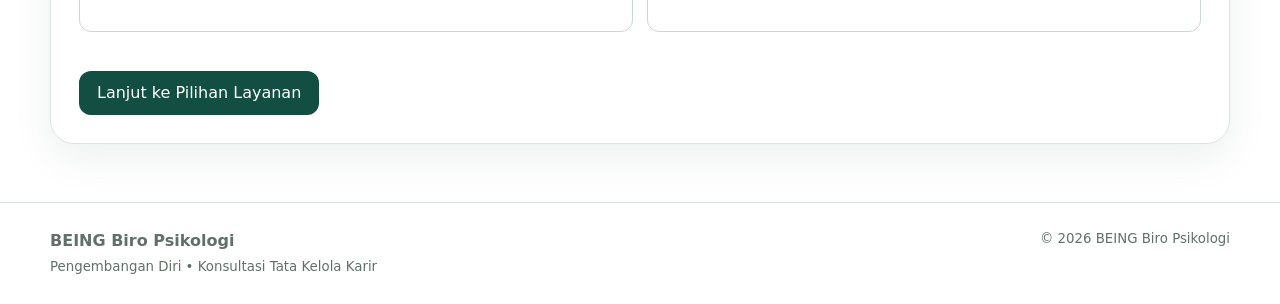
==== commit 63c1dcaa: "Add files via upload" ====
--- a/index.html
+++ b/index.html
@@ -1,149 +1,55 @@
-<!doctype html><html lang="id"><head><meta charset="utf-8"><meta name="viewport" content="width=device-width,initial-scale=1"><title>Konsultasi BEING Psikologi</title>
+<!doctype html><html lang="id"><head><meta charset="utf-8"><meta name="viewport" content="width=device-width,initial-scale=1"><meta name="theme-color" content="#124f42"><title>Konsultasi Tata Kelola Karir | BEING</title><link rel="stylesheet" href="assets/style.css">
 <style>
-:root{--g:#14634d;--soft:#f3f7f5;--line:#d8e3de;--text:#18352c;--muted:#6d7c76}*{box-sizing:border-box}body{margin:0;background:#f7faf8;color:var(--text);font-family:system-ui,-apple-system,Segoe UI,Arial,sans-serif}.site-header{background:#fff;border-bottom:1px solid var(--line);position:sticky;top:0;z-index:5}.site-header-inner{max-width:1050px;margin:auto;padding:14px 20px;display:flex;justify-content:space-between;align-items:center}.brand-text{display:flex;align-items:flex-start;gap:8px;flex-direction:column;text-decoration:none;color:var(--text);font-weight:800;line-height:1}.brand-kicker{font-size:12px;letter-spacing:.18em;color:var(--g)}.header-right{display:flex;align-items:center;gap:18px}.brand-logo{display:flex;align-items:center}.brand-logo img{height:44px;width:auto;display:block}.header-link{color:var(--g);text-decoration:none;font-weight:700}.wrap{max-width:1050px;margin:38px auto 70px;padding:0 20px}.card{background:#fff;border:1px solid var(--line);border-radius:20px;padding:28px;margin-bottom:18px;box-shadow:0 5px 20px #12372b0a}.hero{padding:38px 34px;background:linear-gradient(135deg,#fff,#f1f8f4)}.eyebrow,.kicker{font-size:12px;letter-spacing:.14em;font-weight:800;color:var(--g)}h1{font-size:42px;line-height:1.08;margin:10px 0 14px}h2{margin:0 0 7px;font-size:25px}.lead{font-size:17px;line-height:1.7;max-width:820px;color:#49605a}.process{display:grid;grid-template-columns:repeat(4,1fr);gap:12px;margin-top:24px}.process div{background:var(--soft);border-radius:14px;padding:15px}.process b{display:block;color:var(--g);margin-bottom:4px}.step{display:flex;gap:18px}.num{width:40px;height:40px;border-radius:50%;background:var(--g);color:#fff;display:grid;place-items:center;font-weight:800;flex:none}.body{flex:1}.grid{display:grid;grid-template-columns:1fr 1fr;gap:14px;margin-top:18px}.field{margin-top:16px}.field label{display:block;font-weight:700;margin-bottom:7px}input,textarea{width:100%;border:1px solid #cbd9d2;border-radius:12px;padding:13px 14px;font:inherit;color:var(--text);background:#fff}input:focus,textarea:focus{outline:2px solid #14634d22;border-color:var(--g)}textarea{min-height:110px;resize:vertical}.consent{display:flex;gap:9px;align-items:flex-start;margin-top:16px;font-size:14px;line-height:1.5}.consent input{width:auto;margin-top:4px}.service-grid{display:grid;grid-template-columns:1fr 1fr;gap:12px;margin-top:18px}.option,.method{border:1px solid var(--line);border-radius:15px;padding:16px;cursor:pointer;display:flex;gap:12px;align-items:flex-start}.option input,.method input{width:auto;margin-top:4px}.option.active,.method.active{border-color:var(--g);background:#f0f7f3}.option small{display:block;color:var(--muted);line-height:1.45;margin-top:4px}.methods{display:grid;grid-template-columns:1fr 1fr;gap:12px;margin-top:18px}.hidden{display:none!important}.actions{display:flex;gap:10px;flex-wrap:wrap;margin-top:22px}button{border:0;border-radius:999px;padding:13px 23px;font:inherit;font-weight:800;cursor:pointer}.primary{background:var(--g);color:#fff}.secondary{background:#fff;color:var(--g);border:1px solid var(--g)}button:disabled{opacity:.55;cursor:not-allowed}.summary{background:var(--soft);border-radius:15px;padding:18px;margin-top:18px;line-height:1.65}.summary-row{display:flex;justify-content:space-between;gap:20px;padding:8px 0;border-bottom:1px solid #dbe5df}.summary-row:last-child{border:0}.muted{color:var(--muted);line-height:1.6}.alert{padding:14px 16px;border-radius:13px;margin-top:16px;line-height:1.55}.ok{background:#edf8f2;color:#17613f}.error{background:#fff0f0;color:#a92828}@media(max-width:700px){.site-header-inner{padding:12px 16px}.header-right{gap:10px}.header-link{font-size:13px}.brand-logo img{height:38px}h1{font-size:34px}.grid,.service-grid,.methods,.process{grid-template-columns:1fr}.card{padding:22px}.hero{padding:28px 22px}.summary-row{display:block}}
-</style></head><body>
-<header class="site-header"><div class="site-header-inner"><a class="brand-text" href="index.html"><span class="brand-kicker">BEING</span><span>Konsultasi Psikologi</span></a><div class="header-right"><a class="header-link" href="dashboard.html">Pengajuan Saya</a><a class="brand-logo" href="https://beingpsikologi.com/" target="_blank" rel="noopener"><img src="https://beingpsikologi.com/assets/being-logo.png" alt="BEING Biro Psikologi"></a></div></div></header>
-<main class="wrap">
-<section class="card hero"><div class="eyebrow">KONSULTASI BEING</div><h1>Konsultasi Profesional BEING</h1><p class="lead">Ruang konsultasi profesional untuk membahas kebutuhan, tantangan, pengembangan kompetensi, maupun persoalan yang memerlukan pendampingan secara terarah.</p><div class="process"><div><b>01 · Daftar</b><span class="muted">Isi data klien terlebih dahulu.</span></div><div><b>02 · Pilih</b><span class="muted">Pilih layanan dan metode.</span></div><div><b>03 · Ajukan</b><span class="muted">Pengajuan diperiksa admin BEING.</span></div><div><b>04 · Lanjut</b><span class="muted">Pembayaran dan jadwal setelah disetujui.</span></div></div><p class="muted" style="margin-top:22px">Konsultasi tersedia secara <strong>Privat</strong> maupun <strong>Kelompok</strong>. Minimal 5 pertemuan.</p></section>
-<form id="consultForm" novalidate>
-<section class="card" id="clientStep"><div class="step"><div class="num">1</div><div class="body"><div class="kicker">PENDAFTARAN KLIEN</div><h2>Daftarkan diri Anda terlebih dahulu</h2><p class="muted">Setelah pendaftaran berhasil, barulah pilihan layanan dan metode konsultasi dibuka.</p><div class="grid"><div class="field"><label for="nama">Nama lengkap *</label><input id="nama" autocomplete="name" required></div><div class="field"><label for="email">Email *</label><input id="email" type="email" autocomplete="email" required></div><div class="field"><label for="wa">Nomor WhatsApp *</label><input id="wa" autocomplete="tel" required></div><div class="field"><label for="instansi">Instansi / Profesi</label><input id="instansi" autocomplete="organization"></div></div><label class="consent"><input id="consent" type="checkbox" required><span>Saya menyetujui ketentuan layanan dan kebijakan privasi BEING.</span></label><div id="clientMessage"></div><div class="actions"><button type="button" class="primary" id="registerBtn">Lanjut ke Pilihan Layanan</button></div></div></div></section>
-<section class="card hidden" id="selectionStep"><div class="step"><div class="num">2</div><div class="body"><div class="kicker">PILIHAN KONSULTASI</div><h2>Pilih layanan dan metode konsultasi</h2><p class="muted">Anda dapat memilih satu atau beberapa layanan.</p><div id="services" class="service-grid"></div><h3 style="margin-top:28px">Metode konsultasi</h3><div class="methods"><label class="method"><input type="radio" name="method" value="PRIVATE"><span><strong>Privat</strong><small>Konsultasi individual. Minimal 5 pertemuan.</small></span></label><label class="method"><input type="radio" name="method" value="KELOMPOK"><span><strong>Kelompok</strong><small>Maksimal 9 peserta. Minimal 5 pertemuan.</small></span></label></div><div class="field hidden" id="groupCountWrap"><label for="jumlahPeserta">Jumlah peserta kelompok</label><input id="jumlahPeserta" type="number" min="2" max="9" value="2"></div><div class="field"><label for="catatan">Catatan / kebutuhan tambahan</label><textarea id="catatan" placeholder="Sampaikan hal yang perlu diketahui admin BEING..."></textarea></div><div id="summary" class="summary">Lengkapi pilihan layanan dan metode untuk melihat ringkasan.</div><div id="submitMessage"></div><div class="actions"><button type="submit" class="primary" id="submitBtn">Kirim Pengajuan Konsultasi</button><button type="button" class="secondary" id="backBtn">Kembali ke Data Klien</button></div></div></div></section>
-</form></main>
+.brandmark{
+  width:56px;
+  height:56px;
+  display:flex;
+  align-items:center;
+  justify-content:center;
+  overflow:hidden;
+  background:#fff;
+  border-radius:12px;
+  border:1px solid #dbe5e0;
+}
+.brandmark img{
+  width:100%;
+  height:100%;
+  object-fit:contain;
+  display:block;
+}
+</style>
+</head><body>
+<header class="topbar"><div class="container nav"><a class="brand" href="https://bangdir.beingpsikologi.com"><span class="brandmark"><img src="assets/logo-being.webp" alt="BEING Biro Psikologi"></span><span class="brandcopy"><small>BEING BIRO PSIKOLOGI</small><strong>Pengembangan Diri</strong></span></a><div class="navlinks"><a href="#layanan">Layanan</a><a href="#cara">Alur</a><a href="#ajukan">Ajukan Konsultasi</a></div><div class="navacts"><a class="btn secondary" href="https://bangdir.beingpsikologi.com">Bangdir</a></div></div></header>
+<main>
+<section class="hero"><div class="container hero-grid"><div><span class="kicker">BEING • KONSULTASI TATA KELOLA KARIR</span><h1>Pendampingan profesional untuk menghadapi kebutuhan nyata.</h1><p class="lead">Ruang konsultasi BEING untuk membahas kebutuhan profesional, pengembangan kompetensi, tantangan kerja, dan tata kelola karir secara terarah bersama Coach BEING.</p><div class="actions"><a class="btn primary" href="#ajukan">Ajukan Konsultasi</a><a class="btn soft" href="#layanan">Lihat Layanan</a></div></div><aside class="hero-card"><span class="kicker" style="color:#9fd5bf">KONSULTASI BEING</span><h2>Private atau Kelompok.</h2><div class="journey-mini"><div><b>01</b><span>7 area pendampingan yang dapat dipilih sesuai kebutuhan.</span></div><div><b>02</b><span>Private atau kelompok 3–5 peserta.</span></div><div><b>03</b><span>Program 5 sesi.</span></div><div><b>04</b><span>Jam layanan 17.00–21.00 WIB.</span></div></div></aside></div></section>
+<section class="section" id="layanan"><div class="container"><div class="section-head"><div><span class="kicker">7 AREA PENDAMPINGAN</span><h2>Pilih kebutuhan yang ingin Anda bahas.</h2></div><p>Satu atau beberapa layanan dapat dipilih dalam satu pengajuan.</p></div><div id="serviceCards" class="grid2"></div></div></section>
+<section class="section alt" id="cara"><div class="container"><div class="section-head"><div><span class="kicker">ALUR KONSULTASI</span><h2>Sederhana, jelas, dan langsung.</h2></div></div><div class="stepbar"><div class="step done">01<br>DATA DIRI</div><div class="step done">02<br>LAYANAN</div><div class="step done">03<br>WAKTU</div><div class="step done">04<br>IKHTISAR</div><div class="step done">05<br>PERNYATAAN</div><div class="step done">06<br>PEMBAYARAN</div></div><div class="card"><div class="grid3"><div><span class="badge">01</span><h3>Isi data</h3><p class="muted">Identitas pada formulir menjadi identitas pengajuan baru.</p></div><div><span class="badge">02</span><h3>Pilih & bayar</h3><p class="muted">Pilih layanan, waktu, baca pernyataan layanan, lalu lakukan pembayaran.</p></div><div><span class="badge">03</span><h3>Admin melanjutkan</h3><p class="muted">Setelah bukti diterima, Admin memverifikasi melalui <b>Approve & Lanjut</b>.</p></div></div></div></div></section>
+<section class="section" id="ajukan"><div class="container"><div class="section-head"><div><span class="kicker">AJUKAN KONSULTASI</span><h2>Mulai dengan data Anda.</h2></div><p>Ikuti langkah di bawah. Pengajuan baru dibuat ketika Anda menekan tombol kirim pada tahap pembayaran.</p></div><div class="stepbar" id="stepbar"><div class="step active" data-step="1">01<br>DATA DIRI</div><div class="step" data-step="2">02<br>LAYANAN</div><div class="step" data-step="3">03<br>WAKTU</div><div class="step" data-step="4">04<br>IKHTISAR</div><div class="step" data-step="5">05<br>PERNYATAAN</div><div class="step" data-step="6">06<br>PEMBAYARAN</div></div>
+<div id="formError" class="error hidden"></div>
+<section class="card" id="p1"><div class="kicker">01 • DATA DIRI</div><h2>Siapa yang mengajukan konsultasi?</h2><div class="grid2"><div class="field"><label>Nama lengkap *</label><input id="name" autocomplete="name"></div><div class="field"><label>Email *</label><input id="email" type="email" autocomplete="email"></div><div class="field"><label>WhatsApp *</label><input id="wa" autocomplete="tel"></div><div class="field"><label>Instansi / Profesi</label><input id="instansi" autocomplete="organization"></div></div><div class="actions"><button class="btn primary" id="next1">Lanjut ke Pilihan Layanan</button></div></section>
+<section class="card hidden" id="p2"><div class="kicker">02 • PILIH LAYANAN</div><h2>Pilih satu atau beberapa area.</h2><div id="serviceSelect" class="service-grid"></div><div class="field" style="margin-top:22px"><label>Metode konsultasi *</label><div class="method-grid"><label class="method"><input type="radio" name="method" value="PRIVAT"> <b>Privat</b><br><span class="muted">Rp650.000 / 5 sesi</span></label><label class="method"><input type="radio" name="method" value="KELOMPOK"> <b>Kelompok</b><br><span class="muted">3–5 peserta • Rp350.000/orang / 5 sesi</span></label></div></div><div id="participantWrap" class="field hidden"><label>Jumlah peserta *</label><select id="participants"><option value="3">3 peserta</option><option value="4">4 peserta</option><option value="5">5 peserta</option></select></div><div class="actions"><button class="btn secondary" id="back2">Kembali</button><button class="btn primary" id="next2">Lanjut ke Waktu Konsultasi</button></div></section>
+<section class="card hidden" id="p3"><div class="kicker">03 • WAKTU KONSULTASI</div><h2>Pilih tanggal dan jam yang Anda inginkan.</h2><div class="grid2"><div class="field"><label>Tanggal *</label><input id="date" type="date"></div><div class="field"><label>Jam *</label><input id="time" type="time" min="17:00" max="21:00"></div></div><div class="notice">Jam layanan konsultasi: <b>17.00–21.00 WIB</b>. Tidak menggunakan slot 30 menit.</div><div class="field" style="margin-top:16px"><label>Catatan tambahan</label><textarea id="note" rows="3" placeholder="Opsional"></textarea></div><div class="actions"><button class="btn secondary" id="back3">Kembali</button><button class="btn primary" id="next3">Lanjut ke Ikhtisar</button></div></section>
+<section class="card hidden" id="p4"><div class="kicker">04 • IKHTISAR</div><h2>Periksa kembali pengajuan Anda.</h2><div id="summary" class="summary"></div><div class="actions"><button class="btn secondary" id="back4">Kembali</button><button class="btn primary" id="next4">Lanjut ke Pernyataan Layanan</button></div></section>
+<section class="card hidden" id="p5"><div class="kicker">05 • PERNYATAAN LAYANAN</div><h2>Pernyataan Layanan</h2><span class="badge">DRAFT SEMENTARA</span><div class="terms" style="margin-top:16px"><h3>Ketentuan Layanan BEING</h3><p><b>1. Tujuan Layanan.</b> Konsultasi BEING merupakan ruang pendampingan profesional untuk membantu klien membahas kebutuhan, tantangan, pengembangan kompetensi, dan persoalan profesional secara terarah.</p><p><b>2. Pilihan Layanan.</b> Klien dapat memilih satu atau beberapa area pendampingan. Ruang lingkup mengikuti layanan yang dipilih dan kesepakatan dengan Coach BEING.</p><p><b>3. Metode dan Pertemuan.</b> Konsultasi tersedia secara Privat atau Kelompok. Program konsultasi terdiri dari 5 pertemuan. Kelompok berisi 3–5 peserta.</p><p><b>4. Jadwal.</b> Klien mengajukan tanggal dan jam yang diinginkan. Jam layanan BEING 17.00–21.00 WIB. Jadwal final dikonfirmasi BEING.</p><p><b>5. Pembayaran.</b> Privat Rp650.000 untuk 5 pertemuan. Kelompok Rp350.000/orang untuk 5 pertemuan.</p><p><b>6. Kerahasiaan.</b> Informasi konsultasi dijaga secara profesional sesuai ketentuan yang berlaku.</p><p><b>7. Perubahan Jadwal.</b> Perubahan atau pembatalan disampaikan melalui kanal komunikasi BEING dan mengikuti ketersediaan Coach.</p><p><b>8. Persetujuan.</b> Dengan melanjutkan, klien menyatakan telah membaca, memahami, dan bersedia mengikuti ketentuan layanan serta kebijakan privasi BEING.</p></div><label class="consent"><input id="consent" type="checkbox"> <span>Saya telah membaca dan menyetujui pernyataan layanan di atas.</span></label><div class="actions"><button class="btn secondary" id="back5">Kembali</button><button class="btn primary" id="next5" disabled>Lanjut ke Pembayaran</button></div></section>
+<section class="card hidden" id="p6"><div class="kicker">06 • PEMBAYARAN</div><h2>Selesaikan pembayaran.</h2><div class="payment-grid"><div class="qris-box"><div class="kicker">QRIS</div><img src="assets/qris.png" alt="QRIS Pembayaran BEING"><div class="muted" style="margin-top:8px">Scan QRIS untuk membayar.</div><div class="bank"><b>BSI</b><br>7342339877<br><b>PT BEING BIDI PERMATA</b></div></div><div><div class="notice"><b>Total pembayaran</b><div id="payTotal" class="total">Rp0</div></div><div class="field" style="margin-top:16px"><label>Bukti pembayaran *</label><div class="upload"><input id="proof" type="file" accept="image/jpeg,image/png,application/pdf"><small>JPG, PNG, atau PDF • maksimal 2 MB</small></div></div><div class="field"><label>Catatan pembayaran</label><textarea id="paynote" rows="3" placeholder="Opsional"></textarea></div><div class="actions"><button class="btn secondary" id="back6">Kembali</button><button class="btn primary" id="send">Kirim Pengajuan + Bukti Pembayaran</button></div></div></div></section>
+<section class="card hidden success-card" id="success"><div class="success-icon">✓</div><span class="kicker">PENGAJUAN BERHASIL</span><h2>Pengajuan Anda telah diterima.</h2><p class="muted">Bukti pembayaran telah diterima dan menunggu verifikasi Admin BEING.</p><div id="successData" class="success-data"></div><div class="notice success">Simpan Nomor Pengajuan Anda, dan Cek Email Anda.  Untuk pertanyaan, hubungi Admin BEING melalui WhatsApp.</div><div class="actions" style="justify-content:center"><a class="btn primary" id="waAdmin" target="_blank" rel="noopener">Hubungi Admin via WhatsApp</a><a class="btn secondary" href="https://bangdir.beingpsikologi.com">Kembali ke Bangdir</a></div></section>
+</div></section></main><footer class="footer"><div class="container footer-row"><div><strong>BEING Biro Psikologi</strong><br><small>Pengembangan Diri • Konsultasi Tata Kelola Karir</small></div><small>© 2026 BEING Biro Psikologi</small></div></footer>
 <script>
-const API='https://script.google.com/macros/s/AKfycbwHc34ZcYftGdeEYZEBTXmBWVr-9IrDmgSz8B17jIRDcBIjL8gxMIQPfvIUyOzpGuMyYg/exec';
-const SERVICES=[['KLINIS','Layanan Klinis','Penerapan modalitas terapi spesifik, Motivational Interviewing, CBT untuk adiksi, 12-Step, manajemen kasus komorbiditas, dan area klinis terkait.'],['ETIKA','Dilema etika, aspek hukum, dan batasan profesional (boundaries)','Pembahasan etika, aspek hukum, batas profesional, dan pengambilan keputusan profesional.'],['ASESMEN','Pengembangan keterampilan asesmen dan alat tes baru','Pengembangan kompetensi asesmen dan penggunaan alat tes baru.'],['COUNTER','Pengelolaan emosi pribadi akibat paparan cerita klien (countertransference)','Ruang pengelolaan emosi pribadi dan refleksi profesional akibat paparan cerita klien.'],['ADMIN','Administrasi klinis (penulisan rekam medis, laporan, atau rujukan)','Penulisan rekam medis, laporan, atau rujukan.'],['REHAB','Tata kelola Rehabilitasi sesuai standart','Pembahasan tata kelola rehabilitasi sesuai standar.'],['KARIR','Tata kelola Karir (menuju kompetensi)','Pendampingan tata kelola karir menuju kompetensi.']];
-const $=id=>document.getElementById(id), esc=v=>String(v??'').replace(/[&<>"']/g,c=>({'&':'&amp;','<':'&lt;','>':'&gt;','"':'&quot;',"'":'&#039;'}[c]));
-let clientId='';
-function renderServices(){$('services').innerHTML=SERVICES.map(s=>`<label class="option"><input type="checkbox" name="service" value="${s[0]}"><span><strong>${esc(s[1])}</strong><small>${esc(s[2])}</small></span></label>`).join('');document.querySelectorAll('input[name=service]').forEach(x=>x.onchange=()=>{x.closest('.option').classList.toggle('active',x.checked);summary()})}
-function selected(){return [...document.querySelectorAll('input[name=service]:checked')].map(x=>SERVICES.find(s=>s[0]===x.value)).filter(Boolean)}
+const API_URL='https://script.google.com/macros/s/AKfycbwS7jzHlLRQyDYl_tvn-W6R7r66xx4jtE9F646CG5EWt_skU-c1EHe3IGOLECTBk7w/exec'; const WA_ADMIN='6287775087431';
+const SERVICES=[['S01','Layanan Klinis','Pendampingan terkait kebutuhan klinis dan pengelolaan kasus.'],['S02','Dilema Etika, Aspek Hukum & Batasan Profesional','Membahas dilema etika, aspek hukum, dan batasan profesional.'],['S03','Pengembangan Keterampilan Asesmen & Alat Tes Baru','Pengembangan keterampilan asesmen dan pemahaman alat tes baru.'],['S04','Pengelolaan Emosi Pribadi akibat Paparan Cerita Klien','Ruang refleksi dan pengelolaan respons emosional profesional.'],['S05','Administrasi Klinis','Penataan administrasi klinis agar lebih tertib dan terkelola.'],['S06','Tata Kelola Rehabilitasi sesuai Standar','Pendampingan tata kelola rehabilitasi sesuai kebutuhan dan standar.'],['S07','Tata Kelola Karir — Menuju Kompetensi','Pendampingan arah karir dan pengembangan kompetensi profesional.']];
+const $=id=>document.getElementById(id), esc=s=>String(s??'').replace(/[&<>"']/g,m=>({'&':'&amp;','<':'&lt;','>':'&gt;','"':'&quot;',"'":'&#39;'}[m]));
+let current=1, requestId=null;
+function show(n){current=n;[1,2,3,4,5,6].forEach(i=>$('p'+i).classList.toggle('hidden',i!==n));$('success').classList.add('hidden');document.querySelectorAll('#stepbar .step').forEach((x,i)=>{x.classList.toggle('active',i+1===n);x.classList.toggle('done',i+1<n)});window.scrollTo({top:$('ajukan').offsetTop-70,behavior:'smooth'});$('formError').classList.add('hidden')}
+function err(t){$('formError').textContent=t;$('formError').classList.remove('hidden');window.scrollTo({top:$('ajukan').offsetTop-70,behavior:'smooth'})}
+function services(){return [...document.querySelectorAll('#serviceSelect input:checked')].map(x=>SERVICES.find(s=>s[0]===x.value)).filter(Boolean)}
 function method(){return document.querySelector('input[name=method]:checked')?.value||''}
-function summary(){$('summary').innerHTML=`<div class="summary-row"><strong>Klien</strong><span>${esc($('nama').value||'-')}</span></div><div class="summary-row"><strong>Email</strong><span>${esc($('email').value||'-')}</span></div><div class="summary-row"><strong>Layanan</strong><span>${selected().length?selected().map(s=>esc(s[1])).join('<br>'):'Belum dipilih'}</span></div><div class="summary-row"><strong>Metode</strong><span>${method()==='PRIVATE'?'Privat':method()==='KELOMPOK'?'Kelompok':'Belum dipilih'}</span></div>`}
-async function post(action,payload){
-  const r=await fetch(API,{
-    method:'POST',
-    headers:{'Content-Type':'text/plain;charset=utf-8'},
-    body:JSON.stringify({action,payload})
-  });
-  const text=await r.text();
-  let j;
-  try{j=JSON.parse(text)}
-  catch(_){throw new Error('Respons server tidak valid. Silakan coba lagi.')}
-  return j;
-}
-let registrationSubmitting=false;
-$('registerBtn').onclick=async()=>{
- if(registrationSubmitting) return;
- registrationSubmitting=true;
- let n=$('nama').value.trim(),e=$('email').value.trim(),w=$('wa').value.trim(),i=$('instansi').value.trim();$('clientMessage').innerHTML='';if(!n||!e||!w){registrationSubmitting=false;return $('clientMessage').innerHTML='<div class="alert error">Nama, email, dan WhatsApp wajib diisi.</div>';}if(!$('consent').checked){registrationSubmitting=false;return $('clientMessage').innerHTML='<div class="alert error">Persetujuan layanan dan privasi wajib dicentang.</div>';}let b=$('registerBtn');b.disabled=true;b.textContent='Mendaftarkan...';try{let j=await post('client.register',{nama:n,email:e,wa:w,instansi:i});if(!j.ok)throw Error(j.message||'Pendaftaran gagal');clientId=j.client.clientId;sessionStorage.setItem('being_consult_client',JSON.stringify(j.client));$('clientMessage').innerHTML='<div class="alert ok"><strong>Pendaftaran klien berhasil.</strong> Silakan pilih layanan dan metode konsultasi.</div>';$('selectionStep').classList.remove('hidden');renderServices();summary();$('selectionStep').scrollIntoView({behavior:'smooth'})}catch(x){registrationSubmitting=false;$('clientMessage').innerHTML='<div class="alert error">'+esc(x.message)+'</div>';b.disabled=false;b.textContent='Lanjut ke Pilihan Layanan'}};
-document.querySelectorAll('input[name=method]').forEach(x=>x.onchange=()=>{document.querySelectorAll('.method').forEach(m=>m.classList.remove('active'));x.closest('.method').classList.add('active');$('groupCountWrap').classList.toggle('hidden',x.value!=='KELOMPOK');summary()});
-$('jumlahPeserta').oninput=summary;$('catatan').oninput=summary;
-$('backBtn').onclick=()=>{$('selectionStep').classList.add('hidden');$('clientStep').scrollIntoView({behavior:'smooth'})};
-// ============================================================
- // SUBMIT KONSULTASI — ANTI DOUBLE SUBMIT
- // ============================================================
- let consultationSubmitting=false;
- let consultationRequestId='';
-
- function makeRequestId(){
-   if(window.crypto && typeof window.crypto.randomUUID==='function'){
-     return window.crypto.randomUUID();
-   }
-   return 'REQ-'+Date.now()+'-'+Math.random().toString(36).slice(2)+Math.random().toString(36).slice(2);
- }
-
- $('consultForm').addEventListener('submit',async ev=>{
-   ev.preventDefault();
-
-   if(consultationSubmitting) return;
-   consultationSubmitting=true;
-
-   const b=$('submitBtn');
-   const form=$('consultForm');
-   $('submitMessage').innerHTML='';
-
-   const ss=selected();
-   const m=method();
-   const p=m==='KELOMPOK'?Number($('jumlahPeserta').value):1;
-
-   if(!clientId){
-     consultationSubmitting=false;
-     $('submitMessage').innerHTML='<div class="alert error">Pendaftaran klien belum selesai.</div>';
-     return;
-   }
-   if(!ss.length){
-     consultationSubmitting=false;
-     $('submitMessage').innerHTML='<div class="alert error">Pilih minimal satu layanan.</div>';
-     return;
-   }
-   if(!m){
-     consultationSubmitting=false;
-     $('submitMessage').innerHTML='<div class="alert error">Pilih metode konsultasi.</div>';
-     return;
-   }
-   if(m==='KELOMPOK'&&(p<2||p>9)){
-     consultationSubmitting=false;
-     $('submitMessage').innerHTML='<div class="alert error">Jumlah peserta kelompok harus 2–9 orang.</div>';
-     return;
-   }
-
-   // Request ID dibuat sekali untuk satu proses submit.
-   // Backend dapat memakainya sebagai idempotency key.
-   if(!consultationRequestId) consultationRequestId=makeRequestId();
-
-   // Kunci tombol + field SEBELUM request dikirim.
-   b.disabled=true;
-   b.textContent='Mengirim...';
-   form.querySelectorAll('input,textarea,button').forEach(el=>{
-     if(el!==b) el.disabled=true;
-   });
-
-   const payload={
-     requestId:consultationRequestId,
-     idempotencyKey:consultationRequestId,
-     clientId:clientId,
-     serviceIds:ss.map(s=>s[0]),
-     serviceNames:ss.map(s=>s[1]),
-     services:ss.map(s=>({id:s[0],name:s[1]})),
-     method:m,
-     jumlahPeserta:p,
-     catatan:$('catatan').value.trim()
-   };
-
-   try{
-     const j=await post('consultation.submit',payload);
-
-     if(!j.ok) throw new Error(j.message||'Pengajuan gagal');
-
-     sessionStorage.setItem('being_last_consultation',JSON.stringify(j));
-
-     const dashUrl = j.dashboardUrl ||
-       'dashboard.html?contactId='+encodeURIComponent(j.contactId||clientId)+
-       '&konsultasiId='+encodeURIComponent(j.konsultasiId||'');
-
-     $('submitMessage').innerHTML=
-       '<div class="alert ok">'+
-       '<strong>Pengajuan berhasil dikirim.</strong><br>'+
-       'ID Pengajuan: <b>'+esc(j.konsultasiId||'-')+'</b><br>'+
-       'Silakan menunggu pemeriksaan admin BEING. Pembayaran belum dilakukan pada tahap ini.'+
-       '<div class="actions"><a class="btn primary" href="'+esc(dashUrl)+'">Buka Pengajuan Saya</a></div>'+
-       '</div>';
-
-     // Tetap terkunci setelah berhasil.
-     b.textContent='Pengajuan Terkirim';
-
-   }catch(x){
-     // Hanya buka kembali jika request gagal.
-     consultationSubmitting=false;
-     form.querySelectorAll('input,textarea,button').forEach(el=>{
-       if(el!==b) el.disabled=false;
-     });
-     b.disabled=false;
-     b.textContent='Kirim Pengajuan Konsultasi';
-
-     $('submitMessage').innerHTML=
-       '<div class="alert error">'+
-       esc(x.message||'Pengajuan gagal dikirim.')+
-       '</div>';
-   }
- });
+function amount(){let m=method();return m==='KELOMPOK'?350000*Number($('participants').value||3):650000}
+function fmt(n){return 'Rp '+Number(n||0).toLocaleString('id-ID')}
+function validateIdentity(){if(!$('name').value.trim())return 'Nama lengkap wajib diisi.';if(!$('email').value.trim())return 'Email wajib diisi.';if(!/^\S+@\S+\.\S+$/.test($('email').value.trim()))return 'Format email belum benar.';if(!$('wa').value.trim())return 'WhatsApp wajib diisi.'}
+function validateService(){if(!services().length)return 'Pilih minimal satu layanan.';if(!method())return 'Pilih metode konsultasi.';if(method()==='KELOMPOK' && ![3,4,5].includes(Number($('participants').value)))return 'Jumlah peserta kelompok harus 3–5 orang.'}
+function validateTime(){if(!$('date').value)return 'Tanggal konsultasi wajib dipilih.';if(!$('time').value)return 'Jam konsultasi wajib dipilih.';let t=$('time').value;if(t<'17:00'||t>'21:00')return 'Jam konsultasi harus berada antara 17.00–21.00 WIB.'}
+function renderServices(){ $('serviceCards').innerHTML=SERVICES.map(s=>`<article class="card"><span class="badge">${s[0]}</span><h3>${esc(s[1])}</h3><p class="muted">${esc(s[2])}</p></article>`).join(''); $('serviceSelect').innerHTML=SERVICES.map(s=>`<label class="service"><input type="checkbox" value="${s[0]}"><b>${esc(s[1])}</b><span>${esc(s[2])}</span></label>`).join('')}
+function renderSummary(){let ss=services();$('summary').innerHTML=[['Nama',$('name').value.trim()],['Email',$('email').value.trim()],['WhatsApp',$('wa').value.trim()],['Instansi',$('instansi').value.trim()||'—'],['Layanan',ss.map(s=>s[1]).join(', ')],['Metode',method()],['Peserta',method()==='KELOMPOK'?$('participants').value+' orang':'1 orang'],['Tanggal',$('date').value],['Jam',$('time').value+' WIB'],['Paket','5 sesi'],['TOTAL',fmt(amount())]].map(r=>`<div class="row"><b>${esc(r[0])}</b><span class="${r[0]==='TOTAL'?'total':''}">${esc(r[1])}</span></div>`).join('');$('payTotal').textContent=fmt(amount())}
+async function submit(){let e=validateIdentity()||validateService()||validateTime();if(e)return err(e);if(!$('consent').checked)return err('Pernyataan layanan belum disetujui.');let f=$('proof').files[0];if(!f)return err('Bukti pembayaran wajib diunggah.');if(f.size>2*1024*1024)return err('Ukuran bukti pembayaran maksimal 2 MB.');if(API_URL.includes('__'))return err('API Konsultasi belum dikonfigurasi.');let btn=$('send');btn.disabled=true;btn.textContent='Mengirim pengajuan...';try{let data=await new Promise((ok,no)=>{let r=new FileReader();r.onload=()=>ok(r.result);r.onerror=()=>no(Error('File bukti tidak dapat dibaca.'));r.readAsDataURL(f)});requestId=(crypto.randomUUID?crypto.randomUUID():'REQ-'+Date.now()+'-'+Math.random());let payload={requestId,idempotencyKey:requestId,name:$('name').value.trim(),email:$('email').value.trim(),whatsapp:$('wa').value.trim(),instansi:$('instansi').value.trim(),services:services().map(s=>({id:s[0],name:s[1]})),method:method(),jumlahPeserta:method()==='KELOMPOK'?Number($('participants').value):1,date:$('date').value,time:$('time').value,note:$('note').value.trim(),paynote:$('paynote').value.trim(),consent:true,proofData:data,proofName:f.name,proofMime:f.type};let r=await fetch(API_URL,{method:'POST',headers:{'Content-Type':'text/plain;charset=utf-8'},body:JSON.stringify({action:'submitConsultation',data:payload})});let text=await r.text();let j;try{j=JSON.parse(text)}catch(_){throw Error('Server tidak mengembalikan respons JSON. Periksa deployment API Konsultasi.')}if(!j.ok)throw Error(j.message||'Pengajuan gagal.');$('successData').innerHTML=[['Nomor Pengajuan',j.requestId],['Klien ID',j.klienId],['Payment ID',j.paymentId],['Total',fmt(j.amount)],['Status Pengajuan',j.statusPengajuan||'PENGAJUAN BARU'],['Status Pembayaran',j.statusPembayaran||'MENUNGGU VERIFIKASI']].map(r=>`<div class="row"><b>${esc(r[0])}</b><span>${esc(r[1])}</span></div>`).join('');$('waAdmin').href='https://wa.me/'+WA_ADMIN+'?text='+encodeURIComponent('Halo Admin BEING, saya ingin menanyakan pengajuan konsultasi '+j.requestId);[1,2,3,4,5,6].forEach(i=>$('p'+i).classList.add('hidden'));$('stepbar').classList.add('hidden');$('success').classList.remove('hidden');window.scrollTo({top:$('ajukan').offsetTop-70,behavior:'smooth'});}catch(x){err(x.message||'Pengajuan gagal.');btn.disabled=false;btn.textContent='Kirim Pengajuan + Bukti Pembayaran'}}
+$('next1').onclick=()=>{let e=validateIdentity();if(e)return err(e);show(2)};$('back2').onclick=()=>show(1);$('next2').onclick=()=>{let e=validateService();if(e)return err(e);show(3)};$('back3').onclick=()=>show(2);$('next3').onclick=()=>{let e=validateTime();if(e)return err(e);renderSummary();show(4)};$('back4').onclick=()=>show(3);$('next4').onclick=()=>show(5);$('back5').onclick=()=>show(4);$('consent').onchange=()=>{$('next5').disabled=!$('consent').checked};$('next5').onclick=()=>{if(!$('consent').checked)return err('Centang persetujuan layanan terlebih dahulu.');renderSummary();show(6)};$('back6').onclick=()=>show(5);$('send').onclick=submit;document.querySelectorAll('input[name=method]').forEach(x=>x.onchange=()=>{$('participantWrap').classList.toggle('hidden',x.value!=='KELOMPOK');renderSummary()});$('participants').onchange=renderSummary;renderServices();
 </script></body></html>
--- a/assets/style.css
+++ b/assets/style.css
@@ -0,0 +1,4 @@
+
+:root{--green:#124f42;--green-2:#1e6a59;--green-soft:#eaf3ef;--cream:#f6f7f3;--text:#1f2a26;--muted:#68766f;--line:#dbe5e0;--white:#fff;--shadow:0 14px 40px rgba(18,79,66,.08)}
+*{box-sizing:border-box} html{scroll-behavior:smooth} body{margin:0;font-family:Inter,ui-sans-serif,system-ui,-apple-system,BlinkMacSystemFont,"Segoe UI",sans-serif;color:var(--text);background:#fff;line-height:1.6}
+a{color:inherit}.container{width:min(1180px,calc(100% - 36px));margin:auto}.topbar{position:sticky;top:0;z-index:20;background:rgba(255,255,255,.96);backdrop-filter:blur(10px);border-bottom:1px solid rgba(18,79,66,.08)}.nav{min-height:76px;display:flex;align-items:center;gap:24px}.brand{display:flex;align-items:center;gap:11px;text-decoration:none;min-width:max-content}.brandmark{width:42px;height:42px;border-radius:13px;background:var(--green);color:#fff;display:grid;place-items:center;font-weight:900;font-size:22px}.brandcopy small{display:block;font-size:10px;font-weight:800;letter-spacing:.11em;color:#617169}.brandcopy strong{display:block;color:var(--green);font-size:18px;line-height:1.2}.navlinks{display:flex;gap:20px;align-items:center;margin-left:auto}.navlinks a{text-decoration:none;font-size:14px;font-weight:700;color:#50615a}.navacts{display:flex;gap:9px}.btn{display:inline-flex;align-items:center;justify-content:center;min-height:44px;padding:0 17px;border-radius:12px;font-weight:800;text-decoration:none;border:1px solid transparent;cursor:pointer;font:inherit}.btn.primary{background:var(--green);color:#fff}.btn.secondary{background:#fff;border-color:#cfdad5;color:var(--green)}.btn.soft{background:var(--green-soft);color:var(--green)}.btn.block{width:100%}.hero{background:linear-gradient(180deg,#f3f7f5 0,#fff 100%);padding:62px 0 45px}.hero-grid{display:grid;grid-template-columns:1.1fr .9fr;gap:42px;align-items:center}.kicker{display:inline-block;font-size:12px;font-weight:900;letter-spacing:.13em;color:var(--green)}.hero h1{font-size:clamp(40px,6vw,68px);margin:16px 0 20px;line-height:1.06;letter-spacing:-.03em}.lead{font-size:20px;color:#52625b;max-width:720px}.hero-card{padding:30px;border-radius:26px;background:var(--green);color:#dcebe5;box-shadow:0 24px 60px rgba(18,79,66,.18)}.hero-card h2{color:#fff;margin:8px 0 16px;font-size:30px;line-height:1.15}.journey-mini{display:grid;gap:12px;margin-top:22px}.journey-mini>div{display:flex;gap:13px;align-items:flex-start;padding:12px 0;border-top:1px solid rgba(255,255,255,.13)}.journey-mini b{color:#fff}.section{padding:58px 0}.section.alt{background:var(--cream)}.section-head{display:flex;justify-content:space-between;gap:34px;align-items:end;margin-bottom:28px}.section-head h2{font-size:clamp(32px,4vw,48px);line-height:1.08;margin:10px 0 0;letter-spacing:-.03em}.section-head>p{max-width:490px;color:var(--muted)}.stepbar{display:grid;grid-template-columns:repeat(6,1fr);gap:8px;margin:0 0 28px}.step{border:1px solid var(--line);border-radius:14px;padding:12px 10px;background:#fff;color:#708078;font-size:11px;font-weight:900;text-align:center;letter-spacing:.04em}.step.active{background:var(--green);color:#fff;border-color:var(--green)}.step.done{background:var(--green-soft);color:var(--green)}.card{background:#fff;border:1px solid var(--line);border-radius:24px;padding:28px;box-shadow:var(--shadow)}.card.cream{background:#fbf8f2;border-color:#eadfc9;box-shadow:none}.grid2{display:grid;grid-template-columns:1fr 1fr;gap:14px}.grid3{display:grid;grid-template-columns:repeat(3,1fr);gap:14px}.field{margin-bottom:15px}.field label{display:block;font-weight:800;margin-bottom:6px}.field small{color:var(--muted)}input,select,textarea{width:100%;border:1px solid #cbd8d2;border-radius:12px;padding:12px 13px;font:inherit;background:#fff;color:var(--text);outline:none}input:focus,select:focus,textarea:focus{border-color:#6fa28f;box-shadow:0 0 0 3px rgba(18,79,66,.08)}input[type=checkbox]{width:auto;accent-color:var(--green)}.service-grid{display:grid;grid-template-columns:repeat(2,1fr);gap:12px}.service{display:block;border:1px solid var(--line);border-radius:16px;padding:17px;background:#fff;cursor:pointer;transition:.15s}.service:hover{border-color:#9bbdaf;transform:translateY(-1px)}.service input{float:right;margin-top:3px}.service b{display:block;color:var(--green)}.service span{display:block;color:var(--muted);font-size:13px;margin-top:4px}.method-grid{display:grid;grid-template-columns:1fr 1fr;gap:12px}.method{border:1px solid var(--line);border-radius:16px;padding:16px;background:#fff;cursor:pointer}.method input{margin-right:8px}.notice{background:#eef4f1;border-radius:12px;padding:13px 14px;color:#53665e}.notice.warn{background:#fff5e5;color:#7a5a25}.notice.success{background:#eaf5ee;color:#236344}.summary{display:grid;gap:0;border:1px solid var(--line);border-radius:18px;overflow:hidden;margin:18px 0}.summary .row{display:flex;justify-content:space-between;gap:18px;padding:13px 16px;border-bottom:1px solid var(--line)}.summary .row:last-child{border-bottom:0}.summary .row span{font-weight:700;text-align:right}.total{font-size:25px;color:var(--green)}.terms{background:#fbf8f2;border:1px solid #eadfc9;border-radius:18px;padding:20px;max-height:340px;overflow:auto}.terms h3{margin-top:0}.terms p{color:#5d695f}.consent{display:flex;gap:10px;align-items:flex-start;margin:16px 0;font-weight:700}.actions{display:flex;gap:10px;flex-wrap:wrap;margin-top:24px}.payment-grid{display:grid;grid-template-columns:.8fr 1.2fr;gap:20px}.qris-box{text-align:center;background:#fff;border:1px solid var(--line);border-radius:20px;padding:20px}.qris-box img{width:100%;max-width:300px;height:auto;border-radius:12px}.bank{background:var(--green-soft);border-radius:16px;padding:17px;margin-top:14px;text-align:left}.success-card{max-width:760px;margin:auto;text-align:center}.success-icon{width:58px;height:58px;border-radius:50%;background:#e5f3ea;color:#25714a;display:grid;place-items:center;font-size:28px;font-weight:900;margin:0 auto 14px}.success-data{margin:22px 0;text-align:left}.success-data .row{display:flex;justify-content:space-between;gap:20px;padding:12px 0;border-bottom:1px solid var(--line)}.success-data .row:last-child{border-bottom:0}.footer{border-top:1px solid var(--line);background:#fff;padding:25px 0}.footer-row{display:flex;justify-content:space-between;gap:20px;color:#617169}.hidden{display:none!important}.muted{color:var(--muted)}.error{color:#9d2d2d;background:#fff0f0;border:1px solid #efcccc;border-radius:12px;padding:12px 14px}.loading{opacity:.65;pointer-events:none}.upload{border:1px dashed #9db5aa;padding:16px;border-radius:14px;background:#fbfdfc}.badge{display:inline-flex;padding:6px 10px;border-radius:999px;background:#eef4f1;color:var(--green);font-size:12px;font-weight:900}.admin-table{width:100%;border-collapse:collapse}.admin-table th,.admin-table td{text-align:left;padding:12px 10px;border-bottom:1px solid var(--line);vertical-align:top}.admin-table th{font-size:12px;color:#617169}.status{display:inline-flex;padding:6px 9px;border-radius:999px;font-size:11px;font-weight:900}.status.new{background:#fff1d8;color:#8a5a00}.status.wait{background:#edf4f0;color:#35685a}.status.ok{background:#e6f4ea;color:#28724b}.admin-layout{display:grid;grid-template-columns:1fr;gap:18px}.summary-cards{display:grid;grid-template-columns:repeat(4,1fr);gap:14px}.stat{border:1px solid var(--line);border-radius:18px;padding:20px;background:#fff}.stat strong{font-size:30px;color:var(--green);display:block}.modal{position:fixed;inset:0;background:rgba(19,35,30,.45);display:grid;place-items:center;padding:20px;z-index:50}.modal-card{width:min(800px,100%);max-height:90vh;overflow:auto;background:#fff;border-radius:24px;padding:26px}.detail-grid{display:grid;grid-template-columns:1fr 1fr;gap:12px}.detail-item{background:#f7faf8;border-radius:14px;padding:13px}.detail-item small{display:block;color:var(--muted);font-weight:700}.proof-link{word-break:break-all;color:var(--green);font-weight:800}.danger{color:#9b2d2d;border-color:#e7bcbc!important}.login-card{max-width:440px;margin:70px auto}.login-card .brand{margin-bottom:24px}.right{text-align:right}@media(max-width:980px){.navlinks{display:none}.hero-grid,.payment-grid{grid-template-columns:1fr}.summary-cards{grid-template-columns:1fr 1fr}.detail-grid{grid-template-columns:1fr}}@media(max-width:700px){.container{width:min(100% - 24px,1180px)}.nav{gap:10px}.navacts .secondary{display:none}.hero{padding-top:42px}.grid2,.grid3,.service-grid,.method-grid,.summary-cards{grid-template-columns:1fr}.stepbar{grid-template-columns:repeat(3,1fr)}.section{padding:45px 0}.footer-row{display:block}.success-data .row{display:block}.success-data .row span{display:block;text-align:left;margin-top:3px}}
